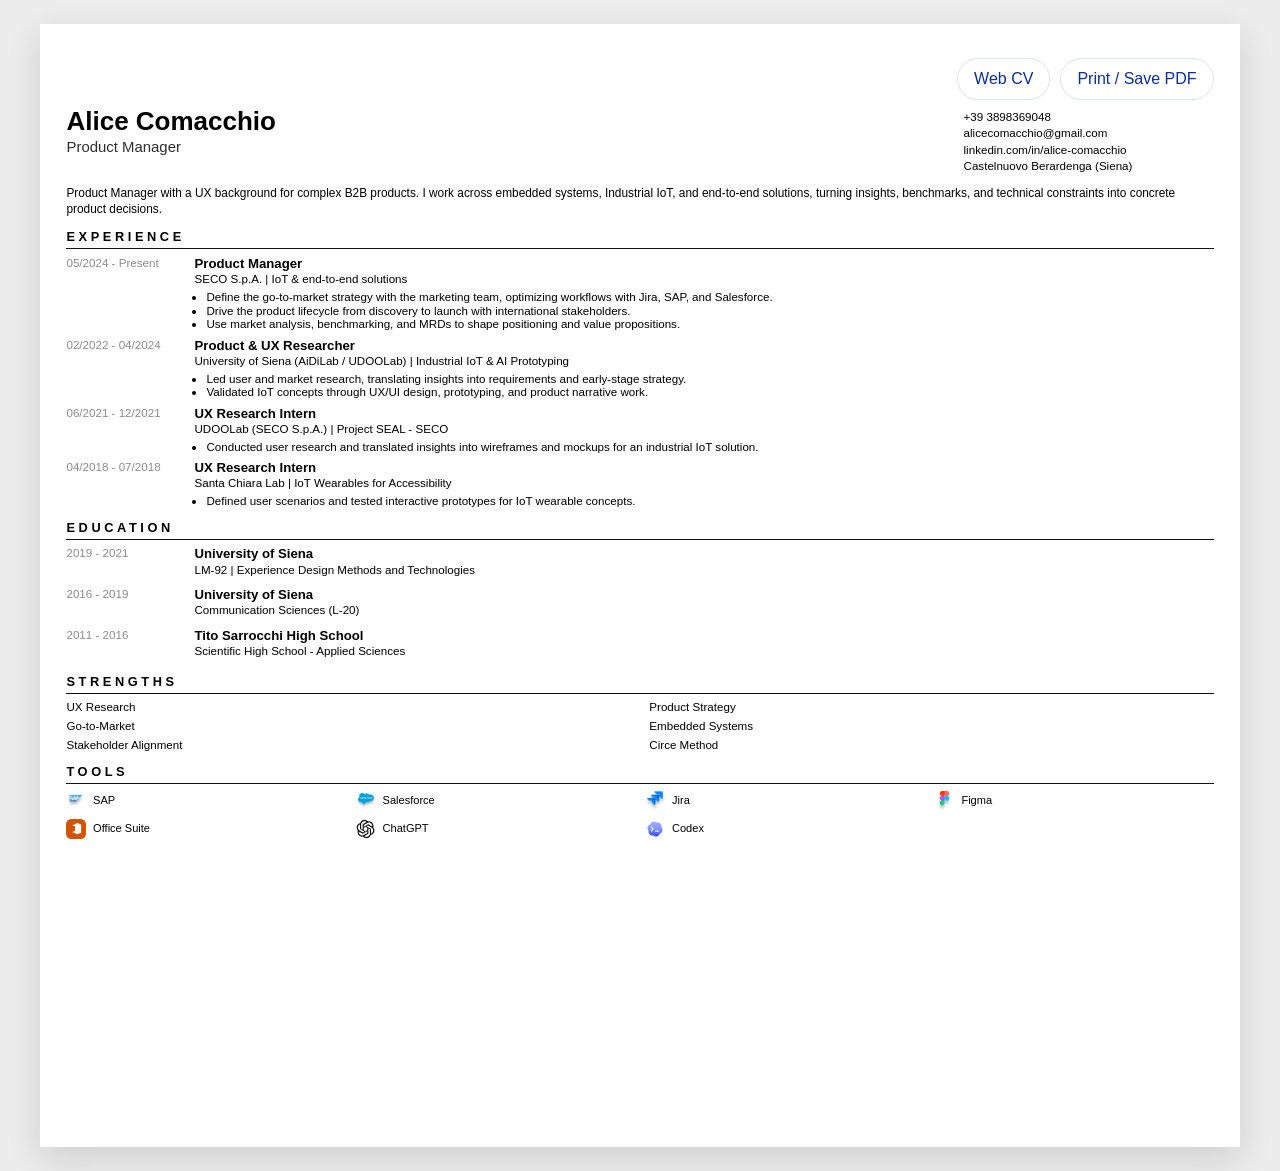
==== print/cv-en.html @ bc448dcb "Prepare portfolio site for publishing" ====
<!DOCTYPE html>
<html lang="en" class="print-preview-page">
  <head>
    <meta charset="UTF-8" />
    <meta name="viewport" content="width=device-width, initial-scale=1.0" />
    <title>Alice Comacchio | CV EN</title>
    <link rel="stylesheet" href="../assets/css/main.css" />
  </head>
  <body class="print-preview-page">
    <div class="page-shell">
      <section class="resume-sheet">
        <div class="resume-actions">
          <a class="preview-button" href="../index.html">Web CV</a>
          <button class="preview-button" type="button" onclick="window.print()">Print / Save PDF</button>
        </div>
        <header class="resume-header">
          <div>
            <h1>Alice Comacchio</h1>
            <p class="resume-role">Product Manager</p>
          </div>
          <div class="resume-contact">
            <p>+39 3898369048</p>
            <p>alicecomacchio@gmail.com</p>
            <p>linkedin.com/in/alice-comacchio</p>
            <p>Castelnuovo Berardenga (Siena)</p>
          </div>
        </header>
        <p class="resume-profile resume-profile-wide">
          Product Manager with a UX background for complex B2B products. I work across embedded
          systems, Industrial IoT, and end-to-end solutions, turning insights, benchmarks, and
          technical constraints into concrete product decisions.
        </p>

        <section class="resume-section">
          <h2>Experience</h2>
          <div class="resume-entry">
            <div class="resume-date">05/2024 - Present</div>
            <div>
              <h3>Product Manager</h3>
              <p class="resume-org">SECO S.p.A. | IoT &amp; end-to-end solutions</p>
              <ul>
                <li>Define the go-to-market strategy with the marketing team, optimizing workflows with Jira, SAP, and Salesforce.</li>
                <li>Drive the product lifecycle from discovery to launch with international stakeholders.</li>
                <li>Use market analysis, benchmarking, and MRDs to shape positioning and value propositions.</li>
              </ul>
            </div>
          </div>
          <div class="resume-entry">
            <div class="resume-date">02/2022 - 04/2024</div>
            <div>
              <h3>Product &amp; UX Researcher</h3>
              <p class="resume-org">University of Siena (AiDiLab / UDOOLab) | Industrial IoT &amp; AI Prototyping</p>
              <ul>
                <li>Led user and market research, translating insights into requirements and early-stage strategy.</li>
                <li>Validated IoT concepts through UX/UI design, prototyping, and product narrative work.</li>
              </ul>
            </div>
          </div>
          <div class="resume-entry">
            <div class="resume-date">06/2021 - 12/2021</div>
            <div>
              <h3>UX Research Intern</h3>
              <p class="resume-org">UDOOLab (SECO S.p.A.) | Project SEAL - SECO</p>
              <ul>
                <li>Conducted user research and translated insights into wireframes and mockups for an industrial IoT solution.</li>
              </ul>
            </div>
          </div>
          <div class="resume-entry">
            <div class="resume-date">04/2018 - 07/2018</div>
            <div>
              <h3>UX Research Intern</h3>
              <p class="resume-org">Santa Chiara Lab | IoT Wearables for Accessibility</p>
              <ul>
                <li>Defined user scenarios and tested interactive prototypes for IoT wearable concepts.</li>
              </ul>
            </div>
          </div>
        </section>

        <section class="resume-section">
          <h2>Education</h2>
          <div class="resume-entry">
            <div class="resume-date">2019 - 2021</div>
            <div>
              <h3>University of Siena</h3>
              <p class="resume-org">LM-92 | Experience Design Methods and Technologies</p>
            </div>
          </div>
          <div class="resume-entry">
            <div class="resume-date">2016 - 2019</div>
            <div>
              <h3>University of Siena</h3>
              <p class="resume-org">Communication Sciences (L-20)</p>
            </div>
          </div>
          <div class="resume-entry">
            <div class="resume-date">2011 - 2016</div>
            <div>
              <h3>Tito Sarrocchi High School</h3>
              <p class="resume-org">Scientific High School - Applied Sciences</p>
            </div>
          </div>
        </section>

        <section class="resume-section">
          <h2>Strengths</h2>
          <div class="resume-inline-grid">
            <p>UX Research</p>
            <p>Product Strategy</p>
            <p>Go-to-Market</p>
            <p>Embedded Systems</p>
            <p>Stakeholder Alignment</p>
            <p>Circe Method</p>
          </div>
        </section>

        <section class="resume-section">
          <h2>Tools</h2>
          <div class="resume-tools-grid">
            <div class="resume-tool">
              <img src="../assets/images/tools/tool-sap.png" alt="" />
              <span>SAP</span>
            </div>
            <div class="resume-tool">
              <img src="../assets/images/tools/tool-salesforce.png" alt="" />
              <span>Salesforce</span>
            </div>
            <div class="resume-tool">
              <img src="../assets/images/tools/tool-jira.png" alt="" />
              <span>Jira</span>
            </div>
            <div class="resume-tool">
              <img src="../assets/images/tools/tool-figma.png" alt="" />
              <span>Figma</span>
            </div>
            <div class="resume-tool">
              <span class="resume-tool-badge office-badge">
                <svg viewBox="0 0 24 24" aria-hidden="true">
                  <path d="M4 6.1 13.1 2 20 4.5v15L13.1 22 4 17.9l5.2-2V8.2L4 6.1Z" />
                  <path d="M9.2 8.2 15.7 6.6v10.8l-6.5-1.5Z" />
                </svg>
              </span>
              <span>Office Suite</span>
            </div>
            <div class="resume-tool">
              <img src="../assets/images/tools/tool-generic-black.png" alt="" />
              <span>ChatGPT</span>
            </div>
            <div class="resume-tool">
              <img src="../assets/images/tools/tool-codex.png" alt="" />
              <span>Codex</span>
            </div>
          </div>
        </section>
      </section>
    </div>
    <script>
      const isEmbedded = new URLSearchParams(window.location.search).get("embed") === "1";
      if (isEmbedded) {
        document.body.classList.add("resume-embed");
      }
    </script>
  </body>
</html>
---- assets/css/main.css ----
:root {
  --bg: #eef3ff;
  --paper: rgba(251, 252, 255, 0.88);
  --panel: rgba(10, 43, 120, 0.08);
  --line: rgba(10, 43, 120, 0.14);
  --text: #0a1f52;
  --muted: #47639f;
  --accent: #0b2f8f;
  --accent-pink: #d93cff;
  --accent-soft: #1b4cff;
  --highlight: #1147e6;
  --shadow: 0 24px 80px rgba(11, 47, 143, 0.16);
}

* {
  box-sizing: border-box;
}

html {
  scroll-behavior: smooth;
}

html[data-theme="dark"] {
  --bg: #06112e;
  --paper: rgba(7, 18, 48, 0.84);
  --panel: rgba(91, 128, 255, 0.08);
  --line: rgba(91, 128, 255, 0.18);
  --text: #f2f5ff;
  --muted: #b4c4f8;
  --accent: #7fa4ff;
  --accent-pink: #e46dff;
  --accent-soft: #1147e6;
  --highlight: #dfe7ff;
  --shadow: 0 24px 80px rgba(0, 0, 0, 0.38);
}

body {
  margin: 0;
  min-height: 100vh;
  font-family: "Avenir Next", Avenir, "Helvetica Neue", Helvetica, Arial, sans-serif;
  color: var(--text);
  background:
    radial-gradient(circle at top left, rgba(17, 71, 230, 0.22), transparent 28%),
    radial-gradient(circle at bottom right, rgba(11, 47, 143, 0.18), transparent 30%),
    linear-gradient(135deg, #edf2ff 0%, #dfe8ff 32%, #f7f9ff 100%);
}

body::before {
  content: "";
  position: fixed;
  inset: 0;
  pointer-events: none;
  background-image:
    linear-gradient(rgba(255, 255, 255, 0.18) 1px, transparent 1px),
    linear-gradient(90deg, rgba(255, 255, 255, 0.18) 1px, transparent 1px);
  background-size: 48px 48px;
  mask-image: linear-gradient(to bottom, rgba(0, 0, 0, 0.45), transparent 75%);
}

.page-shell {
  width: 100%;
}

.hero {
  display: grid;
  grid-template-columns: minmax(0, 1fr) minmax(420px, 620px);
  gap: clamp(28px, 4vw, 56px);
  align-items: center;
  padding: 36px clamp(24px, 4vw, 56px) 18px;
  min-height: 100vh;
  background:
    radial-gradient(circle at 82% 16%, rgba(217, 60, 255, 0.22), transparent 20%),
    linear-gradient(135deg, rgba(7, 31, 95, 0.98), rgba(17, 71, 230, 0.92)),
    linear-gradient(145deg, rgba(255, 255, 255, 0.06), rgba(248, 220, 207, 0.04));
  overflow: hidden;
  position: relative;
}

.hero::before,
.hero::after {
  animation: heroFloat 14s ease-in-out infinite;
}

.hero-topbar {
  display: flex;
  align-items: center;
  justify-content: flex-start;
  gap: 16px;
  margin-top: 22px;
}

.mobile-menu-toggle {
  display: none;
  position: absolute;
  top: 22px;
  right: 22px;
  z-index: 4;
  border: 1px solid rgba(219, 230, 255, 0.24);
  border-radius: 999px;
  background: rgba(255, 255, 255, 0.1);
  color: #f5f8ff;
  backdrop-filter: blur(10px);
  padding: 10px 14px;
  align-items: center;
  gap: 10px;
  cursor: pointer;
}

.mobile-menu-lines {
  display: inline-grid;
  gap: 4px;
}

.mobile-menu-lines span {
  display: block;
  width: 18px;
  height: 2px;
  border-radius: 999px;
  background: currentColor;
  transition: transform 180ms ease, opacity 180ms ease;
}

.mobile-menu-label {
  font-size: 0.82rem;
  font-weight: 700;
  letter-spacing: 0.08em;
  text-transform: uppercase;
}

.mobile-menu-controls {
  display: none;
}

.hero-controls {
  display: flex;
  align-items: center;
  gap: 14px 20px;
  flex-wrap: wrap;
}

.control-group {
  display: inline-flex;
  align-items: center;
}

.hero::after {
  content: "";
  position: absolute;
  width: 320px;
  height: 320px;
  top: -90px;
  left: -110px;
  border-radius: 50%;
  background: rgba(248, 220, 207, 0.18);
  filter: blur(18px);
}

.hero::before {
  content: "";
  position: absolute;
  inset: auto -60px -80px auto;
  width: 260px;
  height: 260px;
  border-radius: 50%;
  background: rgba(86, 128, 255, 0.18);
  filter: blur(10px);
  animation-delay: -6s;
}

.hero-background-motion {
  position: absolute;
  inset: 0;
  overflow: hidden;
  pointer-events: none;
}

.hero-background-motion::before,
.hero-background-motion::after {
  content: "";
  position: absolute;
  border-radius: 50%;
  opacity: 0.88;
  mix-blend-mode: screen;
  filter: blur(10px);
}

.hero-background-motion::before {
  top: -18%;
  right: -10%;
  width: min(64vw, 900px);
  height: min(64vw, 900px);
  background:
    radial-gradient(circle at 28% 28%, rgba(255, 255, 255, 0.24), transparent 20%),
    radial-gradient(circle at 50% 48%, rgba(112, 167, 255, 0.38), transparent 34%),
    radial-gradient(circle at 72% 42%, rgba(217, 60, 255, 0.34), transparent 30%);
  animation: heroOrbit 16s ease-in-out infinite;
}

.hero-background-motion::after {
  left: -12%;
  bottom: -20%;
  width: min(48vw, 640px);
  height: min(48vw, 640px);
  background:
    radial-gradient(circle at 52% 52%, rgba(103, 226, 255, 0.34), transparent 34%),
    radial-gradient(circle at 30% 30%, rgba(255, 255, 255, 0.18), transparent 22%),
    radial-gradient(circle at 74% 64%, rgba(217, 60, 255, 0.3), transparent 26%);
  animation: heroOrbitReverse 14s ease-in-out infinite;
}

.hero-copy::after {
  content: "";
  position: absolute;
  inset: 18% auto auto -8%;
  width: 320px;
  height: 320px;
  border-radius: 50%;
  background: radial-gradient(circle, rgba(255, 255, 255, 0.16), transparent 62%);
  filter: blur(14px);
  opacity: 0.8;
  animation: heroPulse 10s ease-in-out infinite;
  pointer-events: none;
}

.eyebrow {
  letter-spacing: 0.18em;
  text-transform: uppercase;
  color: var(--accent);
  font-size: 0.76rem;
  font-weight: 700;
}

h1,
h2,
h3 {
  margin: 0;
  font-family: "Avenir Next", Avenir, "Helvetica Neue", Helvetica, Arial, sans-serif;
  font-weight: 600;
}

h1 {
  font-size: clamp(3.1rem, 6vw, 5.6rem);
  line-height: 0.92;
  max-width: 9ch;
}

.hero-title {
  margin: 22px 0 0;
  max-width: 24ch;
  font-size: clamp(1.28rem, 2vw, 1.75rem);
  font-weight: 400;
  color: #dfe7ff;
  line-height: 1.3;
}

.hero-title strong {
  font-weight: 700;
  color: #ffffff;
}

.hero-title-rest {
  color: rgba(245, 248, 255, 0.88);
}

.hero-summary,
.info-block p,
.timeline-item p,
.content-section > p {
  margin: 0;
  color: var(--muted);
  line-height: 1.7;
}

.hero-summary {
  margin-top: 22px;
  max-width: 64ch;
  color: rgba(245, 248, 255, 0.9);
  font-size: clamp(1rem, 1.25vw, 1.08rem);
  line-height: 1.72;
}

.hero-copy {
  position: relative;
  z-index: 1;
  display: flex;
  flex-direction: column;
  justify-content: center;
  max-width: 760px;
}

.hero .eyebrow,
.hero h1,
.hero .hero-summary {
  color: #f5f8ff;
}

.hero .eyebrow {
  opacity: 0.78;
}

.theme-switch {
  display: inline-flex;
  width: fit-content;
  padding: 6px;
  border-radius: 999px;
  background: rgba(255, 255, 255, 0.1);
  border: 1px solid rgba(219, 230, 255, 0.24);
  backdrop-filter: blur(10px);
}

.hero .hero-language {
  background: rgba(255, 255, 255, 0.1);
  border: 1px solid rgba(219, 230, 255, 0.24);
  backdrop-filter: blur(10px);
}

.hero-language .lang-button {
  color: rgba(245, 248, 255, 0.82);
}

.hero-language .lang-button.active {
  background: rgba(255, 255, 255, 0.9);
  color: #012278;
}

.theme-button {
  border: 0;
  border-radius: 999px;
  padding: 10px 16px;
  background: transparent;
  color: rgba(245, 248, 255, 0.82);
  font-weight: 700;
  cursor: pointer;
  transition:
    background-color 180ms ease,
    color 180ms ease,
    transform 180ms ease;
}

.theme-button.active {
  background: rgba(255, 255, 255, 0.9);
  color: #012278;
}

.theme-button:hover {
  transform: translateY(-1px);
}

.print-link {
  display: inline-flex;
  align-items: center;
  justify-content: center;
  text-decoration: none;
  border-radius: 999px;
  padding: 12px 18px;
  background: rgba(255, 255, 255, 0.9);
  color: #012278;
  font-weight: 700;
  cursor: pointer;
  transition:
    transform 180ms ease,
    background-color 180ms ease;
}

.print-link:hover {
  transform: translateY(-1px);
}

.hero-pills-band {
  width: 100%;
  padding: 0 clamp(24px, 4vw, 56px) 24px;
  margin-top: 18px;
}

.hero-skills-marquee {
  width: 100%;
  overflow: hidden;
  mask-image: linear-gradient(to right, transparent, #000 6%, #000 94%, transparent);
}

.hero-skills-track {
  display: flex;
  width: max-content;
  animation: pills-scroll 36s linear infinite;
}

.hero-skills-marquee:hover .hero-skills-track {
  animation-play-state: paused;
}

.hero-skills-set {
  display: flex;
  flex-wrap: nowrap;
  gap: 10px;
  padding-right: 10px;
}

.hero-skills-set span {
  white-space: nowrap;
  padding: 10px 14px;
  border-radius: 999px;
  background: rgba(255, 255, 255, 0.92);
  border: 1px solid rgba(1, 34, 120, 0.12);
  color: #012278;
  font-size: 0.88rem;
  font-weight: 700;
  box-shadow: none;
}

@keyframes pills-scroll {
  from {
    transform: translateX(0);
  }

  to {
    transform: translateX(calc(-50% - 5px));
  }
}

.hero-visual {
  display: grid;
  place-items: center;
  min-height: 580px;
  overflow: visible;
  z-index: 1;
}

.hexagon-frame {
  width: min(100%, 560px);
  display: grid;
  place-items: center;
  filter: drop-shadow(0 22px 45px rgba(15, 28, 77, 0.18));
  overflow: visible;
}

.hero-portrait {
  width: 100%;
  height: auto;
  display: block;
}

.content-grid {
  display: grid;
  grid-template-columns: 220px minmax(0, 1fr);
  gap: 24px;
  width: min(1180px, calc(100% - 32px));
  margin: 32px auto 40px;
}

.sidebar,
.main-column {
  display: grid;
  gap: 20px;
}

.sidebar {
  align-content: start;
  position: sticky;
  top: 24px;
  height: fit-content;
}

.section-menu,
.content-section {
  padding: 22px;
  border: 1px solid var(--line);
  border-radius: 24px;
  background: rgba(255, 255, 255, 0.82);
}

.section-menu {
  display: grid;
  gap: 10px;
}

.section-menu a {
  color: var(--text);
  text-decoration: none;
  font-weight: 600;
  padding: 10px 12px;
  border-radius: 14px;
  transition: background-color 180ms ease, color 180ms ease, transform 180ms ease;
}

.section-menu a:hover {
  background: rgba(17, 71, 230, 0.08);
  color: var(--highlight);
  transform: translateX(2px);
}

.language-switch {
  display: inline-flex;
  width: fit-content;
  padding: 6px;
  border-radius: 999px;
  background: rgba(1, 34, 120, 0.06);
  border: 1px solid rgba(1, 34, 120, 0.1);
}

.lang-button {
  border: 0;
  border-radius: 999px;
  padding: 10px 16px;
  background: transparent;
  color: var(--muted);
  font-weight: 700;
  cursor: pointer;
  transition:
    background-color 180ms ease,
    color 180ms ease,
    transform 180ms ease;
}

.lang-button.active {
  background: var(--accent);
  color: #f7faff;
}

.lang-button:hover {
  transform: translateY(-1px);
}

.info-block h2,
.content-section h2 {
  margin-bottom: 14px;
  font-size: 1.25rem;
}

.contact-list {
  margin: 0;
  padding: 0;
  list-style: none;
  display: grid;
  gap: 14px;
}

.contact-list span,
.item-meta {
  display: block;
  margin-bottom: 4px;
  font-size: 0.78rem;
  letter-spacing: 0.12em;
  text-transform: uppercase;
  color: var(--accent);
  font-weight: 700;
}

.contact-link {
  color: var(--text);
  font-weight: 700;
  text-decoration: none;
  word-break: break-word;
  transition: color 180ms ease, opacity 180ms ease;
}

.contact-link:hover {
  color: var(--highlight);
}

.section-heading {
  display: flex;
  align-items: center;
  margin-bottom: 18px;
}

.section-heading h2 {
  margin-bottom: 0;
}

.timeline-item + .timeline-item {
  margin-top: 22px;
  padding-top: 22px;
  border-top: 1px solid var(--line);
}

.timeline-item h3 {
  margin: 0 0 8px;
  font-size: 1.2rem;
}

.item-subtitle {
  margin: 0 0 14px;
  color: var(--highlight);
  font-weight: 700;
}

.inline-link {
  color: #7a4bb6;
  text-decoration: none;
  border-bottom: 1px solid rgba(122, 75, 182, 0.28);
  transition: color 180ms ease, border-color 180ms ease, opacity 180ms ease;
}

.inline-link:hover {
  color: var(--accent-pink);
  border-color: rgba(217, 60, 255, 0.38);
}

.bullet-list {
  margin: 0;
  padding-left: 18px;
  color: var(--muted);
  display: grid;
  gap: 10px;
  line-height: 1.65;
}

.skill-cloud {
  display: flex;
  flex-wrap: wrap;
  gap: 12px;
}

.skill-cloud span {
  padding: 10px 14px;
  border-radius: 999px;
  background: rgba(17, 71, 230, 0.08);
  border: 1px solid rgba(17, 71, 230, 0.14);
  color: var(--text);
  font-weight: 600;
}

.skill-cloud-compact span {
  padding: 8px 12px;
  font-size: 0.92rem;
}

.tools-grid {
  display: grid;
  grid-template-columns: repeat(2, minmax(0, 1fr));
  gap: 12px;
}

.tool-item {
  display: flex;
  align-items: center;
  gap: 10px;
  padding: 11px 12px;
  border-radius: 18px;
  background: rgba(17, 71, 230, 0.06);
  border: 1px solid rgba(17, 71, 230, 0.1);
  color: var(--text);
  font-weight: 600;
}

.tool-icon {
  width: 32px;
  height: 32px;
  border-radius: 10px;
  display: inline-grid;
  place-items: center;
  background: linear-gradient(135deg, rgba(11, 47, 143, 0.12), rgba(27, 76, 255, 0.18));
  color: var(--accent);
  flex: 0 0 32px;
}

.tool-icon img {
  width: 100%;
  height: 100%;
  object-fit: contain;
  display: block;
}

.tool-icon svg {
  width: 18px;
  height: 18px;
  fill: none;
  stroke: currentColor;
  stroke-width: 1.8;
  stroke-linecap: round;
  stroke-linejoin: round;
}

.tool-icon-figma svg rect,
.tool-icon-figma svg circle,
.tool-icon-jira svg path,
.tool-icon-chatgpt svg path,
.tool-icon-office svg path {
  fill: currentColor;
  stroke: none;
}

.tool-icon-jira {
  color: #1d7afc;
}

.tool-icon-office {
  color: #d35400;
}

.tool-icon-html {
  color: #e44d26;
}

.tool-icon-css {
  color: #2965f1;
}

.design-thinking-section {
  overflow: hidden;
}

.design-thinking-header {
  display: grid;
  gap: 18px;
}

.design-thinking-layout {
  display: grid;
  grid-template-columns: minmax(260px, 340px) minmax(0, 1fr);
  gap: 24px;
  align-items: start;
}

.design-thinking-intro {
  max-width: none;
}

.dt-figure {
  margin: 0;
  padding: 18px;
  border-radius: 28px;
  background: rgba(255, 255, 255, 0.92);
  border: 1px solid rgba(1, 34, 120, 0.08);
}

.dt-figure img {
  width: 100%;
  height: auto;
  display: block;
}

.dt-figure-light {
  max-width: 760px;
  justify-self: end;
  background: rgba(255, 255, 255, 0.92);
}

@keyframes heroFloat {
  0%,
  100% {
    transform: translate3d(0, 0, 0) scale(1);
  }

  50% {
    transform: translate3d(12px, -10px, 0) scale(1.06);
  }
}

@keyframes heroPulse {
  0%,
  100% {
    transform: scale(1);
    opacity: 0.55;
  }

  50% {
    transform: scale(1.08);
    opacity: 0.9;
  }
}

@keyframes heroOrbit {
  0% {
    transform: translate3d(0, 0, 0) rotate(0deg) scale(1);
  }

  50% {
    transform: translate3d(-42px, 34px, 0) rotate(180deg) scale(1.16);
  }

  100% {
    transform: translate3d(0, 0, 0) rotate(360deg) scale(1);
  }
}

@keyframes heroOrbitReverse {
  0% {
    transform: translate3d(0, 0, 0) rotate(0deg) scale(1);
  }

  50% {
    transform: translate3d(38px, -30px, 0) rotate(-180deg) scale(1.18);
  }

  100% {
    transform: translate3d(0, 0, 0) rotate(-360deg) scale(1);
  }
}

body.print-preview-page {
  background: #ececec;
}

body.print-preview-page::before {
  display: none;
}

body.dt-demo-page {
  background:
    radial-gradient(circle at top left, rgba(17, 71, 230, 0.16), transparent 26%),
    linear-gradient(135deg, #edf2ff 0%, #e8efff 34%, #f8faff 100%);
}

body.dt-demo-page::before {
  display: none;
}

.dt-demo-shell {
  min-height: 100vh;
  padding: 28px;
  display: grid;
  place-items: center;
}

.dt-cycle-card {
  width: min(1380px, 100%);
  display: grid;
  gap: 24px;
  padding: 28px;
  border-radius: 32px;
  background: rgba(255, 255, 255, 0.9);
  border: 1px solid rgba(1, 34, 120, 0.08);
  box-shadow: 0 18px 60px rgba(11, 47, 143, 0.08);
}

.dt-cycle-header {
  display: grid;
  gap: 10px;
  max-width: 62ch;
}

.dt-cycle-header h1 {
  font-size: clamp(2.4rem, 4vw, 4rem);
  line-height: 0.95;
  max-width: none;
  text-transform: uppercase;
}

.dt-cycle-header em {
  font-style: italic;
}

.dt-cycle-header p {
  margin: 0;
  color: var(--muted);
  line-height: 1.6;
}

.dt-process-kicker {
  text-transform: uppercase;
  letter-spacing: 0.16em;
  color: var(--accent);
  font-weight: 700;
  font-size: 0.78rem;
}

.dt-cycle-graphic {
  position: relative;
  width: min(100%, 1080px);
  aspect-ratio: 1;
  margin: 0 auto;
}

.dt-cycle-center {
  position: absolute;
  inset: 50%;
  transform: translate(-50%, -50%);
  width: 28%;
  aspect-ratio: 1;
  border-radius: 50%;
  display: grid;
  place-items: center;
  text-align: center;
  background: rgba(255, 255, 255, 0.98);
  box-shadow: 0 10px 30px rgba(11, 47, 143, 0.08);
  z-index: 3;
}

.dt-cycle-center span {
  display: block;
  font-size: clamp(1.6rem, 2.2vw, 2.5rem);
  line-height: 0.98;
  font-weight: 700;
  letter-spacing: 0.06em;
  text-transform: uppercase;
}

.dt-cycle-center small {
  display: block;
  margin-top: 8px;
  font-size: 0.95rem;
  letter-spacing: 0.08em;
  text-transform: uppercase;
  color: var(--muted);
}

.dt-cycle-ring {
  position: absolute;
  inset: 8%;
  border-radius: 50%;
  border: 28px solid transparent;
  z-index: 1;
}

.dt-cycle-ring::after {
  content: "";
  position: absolute;
  width: 0;
  height: 0;
  border-style: solid;
}

.ring-empathize {
  border-top-color: #4f90cf;
  border-right-color: #4f90cf;
  transform: rotate(4deg);
}

.ring-empathize::after {
  top: 14%;
  right: 4%;
  border-width: 14px 0 14px 22px;
  border-color: transparent transparent transparent #4f90cf;
  transform: rotate(32deg);
}

.ring-define {
  border-right-color: #2e6cab;
  transform: rotate(62deg);
}

.ring-define::after {
  right: 11%;
  bottom: 14%;
  border-width: 14px 0 14px 22px;
  border-color: transparent transparent transparent #2e6cab;
  transform: rotate(92deg);
}

.ring-ideate {
  border-bottom-color: #ff7b4b;
  transform: rotate(122deg);
}

.ring-ideate::after {
  bottom: 5%;
  left: 46%;
  border-width: 14px 0 14px 22px;
  border-color: transparent transparent transparent #ff7b4b;
  transform: rotate(150deg);
}

.ring-prototype {
  border-bottom-color: #ffca2d;
  border-left-color: #ffca2d;
  transform: rotate(184deg);
}

.ring-prototype::after {
  bottom: 15%;
  left: 8%;
  border-width: 14px 0 14px 22px;
  border-color: transparent transparent transparent #ffca2d;
  transform: rotate(208deg);
}

.ring-test {
  border-left-color: #c9a72b;
  transform: rotate(244deg);
}

.ring-test::after {
  left: 4%;
  top: 40%;
  border-width: 14px 0 14px 22px;
  border-color: transparent transparent transparent #c9a72b;
  transform: rotate(272deg);
}

.ring-implement {
  border-top-color: #9f2d76;
  border-left-color: #9f2d76;
  transform: rotate(304deg);
}

.ring-implement::after {
  top: 10%;
  left: 20%;
  border-width: 14px 0 14px 22px;
  border-color: transparent transparent transparent #9f2d76;
  transform: rotate(332deg);
}

.dt-phase {
  position: absolute;
  width: 24%;
  display: grid;
  gap: 8px;
  z-index: 2;
}

.dt-phase h2 {
  margin: 0;
  font-size: 1rem;
  text-transform: uppercase;
  letter-spacing: 0.08em;
}

.dt-phase p {
  margin: 0;
  font-size: 0.9rem;
  line-height: 1.45;
  color: var(--muted);
}

.dt-phase-icon {
  font-size: 2rem;
  font-weight: 700;
  line-height: 1;
}

.phase-empathize {
  top: 20%;
  right: 18%;
  color: #4f90cf;
}

.phase-define {
  top: 40%;
  right: 8%;
  color: #2e6cab;
}

.phase-ideate {
  bottom: 18%;
  right: 21%;
  color: #ff7b4b;
}

.phase-prototype {
  bottom: 18%;
  left: 21%;
  color: #ffca2d;
}

.phase-test {
  top: 40%;
  left: 8%;
  color: #c9a72b;
}

.phase-implement {
  top: 20%;
  left: 18%;
  color: #9f2d76;
}

.dt-cycle-band {
  position: absolute;
  padding: 8px 14px;
  border-radius: 999px;
  background: rgba(17, 71, 230, 0.06);
  color: var(--text);
  text-transform: uppercase;
  letter-spacing: 0.12em;
  font-size: 0.72rem;
  font-weight: 700;
  z-index: 0;
}

.band-understand {
  top: 10%;
  right: 4%;
  transform: rotate(62deg);
}

.band-explore {
  bottom: 4%;
  left: 50%;
  transform: translateX(-50%);
}

.band-materialize {
  top: 10%;
  left: 4%;
  transform: rotate(-62deg);
}

body.resume-embed .page-shell {
  width: 100%;
  margin: 0;
}

body.resume-embed .resume-actions {
  display: none;
}

body.resume-embed .resume-sheet {
  min-height: auto;
  box-shadow: none;
}

body.print-preview-page .page-shell {
  width: min(1200px, calc(100% - 32px));
  margin: 24px auto;
  padding: 0;
}

.preview-shell {
  display: grid;
  gap: 20px;
}

.preview-toolbar {
  display: flex;
  align-items: center;
  justify-content: space-between;
  gap: 16px;
  padding: 20px 24px;
  border: 1px solid rgba(1, 34, 120, 0.1);
  border-radius: 24px;
  background: rgba(255, 255, 255, 0.9);
}

.preview-toolbar h1 {
  font-size: clamp(1.8rem, 3vw, 2.4rem);
  line-height: 1;
  max-width: none;
}

.preview-toolbar p {
  margin: 8px 0 0;
  color: var(--muted);
}

.preview-actions {
  display: flex;
  gap: 10px;
  flex-wrap: wrap;
}

.preview-button {
  display: inline-flex;
  align-items: center;
  justify-content: center;
  padding: 11px 16px;
  border-radius: 999px;
  border: 1px solid rgba(1, 34, 120, 0.12);
  background: #fff;
  color: var(--accent);
  font-weight: 700;
  text-decoration: none;
  font: inherit;
  cursor: pointer;
}

.preview-grid {
  display: grid;
  grid-template-columns: repeat(2, minmax(0, 1fr));
  gap: 20px;
}

.preview-card {
  display: grid;
  gap: 18px;
  padding: 22px;
  border: 1px solid rgba(1, 34, 120, 0.1);
  border-radius: 24px;
  background: rgba(255, 255, 255, 0.92);
}

.preview-card h2 {
  font-size: 1rem;
  letter-spacing: 0.18em;
  text-transform: uppercase;
}

.preview-frame {
  width: 100%;
  aspect-ratio: 1 / 1.414;
  border: 1px solid rgba(1, 34, 120, 0.08);
  border-radius: 18px;
  background: #fff;
}

.resume-actions {
  display: flex;
  justify-content: flex-end;
  gap: 10px;
  margin-bottom: 10px;
}

.resume-sheet {
  min-height: 297mm;
  padding: 9mm 7mm;
  background: #fff;
  color: #000;
  box-shadow: 0 12px 32px rgba(0, 0, 0, 0.12);
}

.resume-header {
  display: grid;
  grid-template-columns: minmax(0, 1fr) 250px;
  gap: 14px;
  align-items: start;
  margin-bottom: 8pt;
}

.resume-header h1,
.resume-section h2,
.resume-entry h3 {
  margin: 0;
  color: #000;
  font-weight: 700;
}

.resume-header h1 {
  font-size: 19.5pt;
  margin-bottom: 3pt;
  max-width: none;
  white-space: nowrap;
}

.resume-role {
  margin: 0;
  color: #2d2d2d;
  font-size: 11.2pt;
}

.resume-profile {
  margin: 0 0 4pt;
  color: #000;
  font-size: 8.9pt;
  line-height: 1.32;
}

.resume-profile-wide {
  max-width: none;
}

.resume-contact p {
  margin: 0 0 2pt;
  color: #000;
  font-size: 8.8pt;
  line-height: 1.18;
}

.resume-section {
  margin-top: 9pt;
}

.resume-section h2 {
  margin-bottom: 5pt;
  padding-bottom: 3pt;
  border-bottom: 1px solid #111;
  font-size: 9.6pt;
  text-transform: uppercase;
  letter-spacing: 0.28em;
}

.resume-entry {
  display: grid;
  grid-template-columns: 116px minmax(0, 1fr);
  gap: 12px;
  margin-top: 5pt;
  break-inside: avoid;
}

.resume-date {
  color: #8c8c8c;
  font-size: 8.7pt;
  line-height: 1.18;
}

.resume-entry h3 {
  font-size: 9.9pt;
  margin-bottom: 1pt;
}

.resume-org {
  margin: 0 0 3pt;
  color: #8c8c8c;
  font-size: 8.8pt;
  line-height: 1.18;
}

.resume-entry ul {
  margin: 0;
  padding-left: 12px;
}

.resume-entry li,
.resume-entry p,
.resume-block p,
.resume-contact p,
.resume-inline-grid p {
  color: #000;
  font-size: 8.7pt;
  line-height: 1.18;
}

.resume-inline-grid {
  display: grid;
  grid-template-columns: repeat(2, minmax(0, 1fr));
  gap: 4pt 14pt;
}

.resume-inline-grid p,
.resume-block p {
  margin: 0;
}

.resume-tools-grid {
  display: grid;
  grid-template-columns: repeat(4, minmax(0, 1fr));
  gap: 6pt 8pt;
}

.resume-tool {
  display: flex;
  align-items: center;
  gap: 5pt;
  min-width: 0;
}

.resume-tool img,
.resume-tool-badge {
  width: 15pt;
  height: 15pt;
  flex: 0 0 15pt;
}

.resume-tool img {
  object-fit: contain;
}

.resume-tool img[src*="tool-jira"] {
  transform: scale(1.08);
}

.resume-tool-badge {
  display: inline-flex;
  align-items: center;
  justify-content: center;
  border-radius: 4pt;
  background: #d35400;
  color: #fff;
  font-size: 6.8pt;
  font-weight: 700;
}

.resume-tool-badge.office-badge {
  background: #d35400;
}

.resume-tool-badge.office-badge svg {
  width: 10pt;
  height: 10pt;
  fill: currentColor;
  stroke: none;
}

.resume-tool span:last-child {
  font-size: 8.3pt;
  line-height: 1.1;
}

@page {
  size: A4;
  margin: 6mm;
}

@media print {
  body {
    background: #fff;
  }

  body::before,
  .hero,
  main {
    display: none !important;
  }

  .page-shell {
    width: 100%;
    margin: 0;
    padding: 0;
    border: 0;
    border-radius: 0;
    background: transparent;
    box-shadow: none;
    backdrop-filter: none;
  }

  .resume-sheet {
    min-height: auto;
    box-shadow: none;
  }
}

html[data-theme="dark"] body {
    background:
      radial-gradient(circle at top left, rgba(17, 71, 230, 0.34), transparent 28%),
      radial-gradient(circle at bottom right, rgba(127, 164, 255, 0.12), transparent 24%),
      linear-gradient(135deg, #040d25 0%, #07183f 42%, #0c2a73 100%);
}

html[data-theme="dark"] body::before {
    background-image:
      linear-gradient(rgba(219, 230, 255, 0.06) 1px, transparent 1px),
      linear-gradient(90deg, rgba(219, 230, 255, 0.06) 1px, transparent 1px);
}

html[data-theme="dark"] .hero {
    background:
      radial-gradient(circle at 82% 16%, rgba(228, 109, 255, 0.18), transparent 20%),
      linear-gradient(135deg, rgba(4, 13, 37, 0.98), rgba(12, 42, 115, 0.82)),
      linear-gradient(145deg, rgba(255, 255, 255, 0.02), rgba(248, 220, 207, 0.02));
}

html[data-theme="dark"] .hero::after {
    background: rgba(154, 176, 243, 0.18);
}

html[data-theme="dark"] .hero-background-motion::before {
    background:
      radial-gradient(circle at 28% 28%, rgba(255, 255, 255, 0.14), transparent 20%),
      radial-gradient(circle at 50% 48%, rgba(127, 164, 255, 0.28), transparent 34%),
      radial-gradient(circle at 72% 42%, rgba(228, 109, 255, 0.24), transparent 30%);
}

html[data-theme="dark"] .hero-background-motion::after {
    background:
      radial-gradient(circle at 52% 52%, rgba(92, 210, 255, 0.24), transparent 34%),
      radial-gradient(circle at 30% 30%, rgba(255, 255, 255, 0.1), transparent 22%),
      radial-gradient(circle at 74% 64%, rgba(228, 109, 255, 0.2), transparent 26%);
}

html[data-theme="dark"] .theme-switch {
    background: rgba(154, 176, 243, 0.1);
    border-color: rgba(154, 176, 243, 0.18);
}

html[data-theme="dark"] .mobile-menu-toggle {
    background: rgba(154, 176, 243, 0.1);
    border-color: rgba(154, 176, 243, 0.18);
    color: #f2f5ff;
}

html[data-theme="dark"] .hero .hero-language {
    background: rgba(154, 176, 243, 0.1);
    border-color: rgba(154, 176, 243, 0.18);
}

html[data-theme="dark"] .theme-button {
    color: rgba(238, 243, 255, 0.82);
}

html[data-theme="dark"] .theme-button.active {
    background: #dbe6ff;
    color: #07133a;
}

html[data-theme="dark"] .print-link {
    background: #dbe6ff;
    color: #07133a;
}

html[data-theme="dark"] .section-menu,
html[data-theme="dark"] .content-section {
    background: rgba(9, 23, 67, 0.76);
}

html[data-theme="dark"] .hero-portrait {
    filter: drop-shadow(0 18px 24px rgba(0, 0, 0, 0.24));
}

html[data-theme="dark"] .hero-summary {
    color: #eef3ff;
}

html[data-theme="dark"] .language-switch {
    background: rgba(154, 176, 243, 0.08);
    border-color: rgba(154, 176, 243, 0.12);
}

html[data-theme="dark"] .lang-button.active {
    background: #dbe6ff;
    color: #07133a;
}

html[data-theme="dark"] .hero-language .lang-button {
    color: rgba(238, 243, 255, 0.82);
}

html[data-theme="dark"] .hero-language .lang-button.active {
    background: #dbe6ff;
    color: #07133a;
}

html[data-theme="dark"] .contact-link {
    color: var(--text);
}

html[data-theme="dark"] .contact-link:hover {
    color: #dbe6ff;
}

html[data-theme="dark"] .inline-link {
    color: #d8b8ff;
    border-color: rgba(216, 184, 255, 0.28);
}

html[data-theme="dark"] .inline-link:hover {
    color: #f1a4ff;
    border-color: rgba(241, 164, 255, 0.4);
}

html[data-theme="dark"] .tool-item {
    background: rgba(127, 164, 255, 0.08);
    border-color: rgba(127, 164, 255, 0.14);
}

html[data-theme="dark"] .tool-icon {
    background: linear-gradient(135deg, rgba(219, 230, 255, 0.14), rgba(127, 164, 255, 0.22));
}

html[data-theme="dark"] body.dt-demo-page {
    background:
      radial-gradient(circle at top left, rgba(17, 71, 230, 0.22), transparent 28%),
      linear-gradient(135deg, #05122f 0%, #081a47 36%, #0d2d7d 100%);
}

html[data-theme="dark"] .dt-cycle-card {
    background: rgba(9, 23, 67, 0.88);
    border-color: rgba(219, 230, 255, 0.08);
}

html[data-theme="dark"] .dt-cycle-header p,
html[data-theme="dark"] .dt-phase p,
html[data-theme="dark"] .dt-cycle-center small {
    color: #b4c4f8;
}

html[data-theme="dark"] .dt-cycle-header h1,
html[data-theme="dark"] .dt-phase h2,
html[data-theme="dark"] .dt-cycle-center span,
html[data-theme="dark"] .dt-cycle-band {
    color: #f2f5ff;
}

html[data-theme="dark"] .dt-cycle-band {
    background: rgba(219, 230, 255, 0.08);
}

html[data-theme="dark"] .dt-cycle-center {
    background: rgba(9, 23, 67, 0.96);
}

html[data-theme="dark"] .dt-figure {
    background: rgba(9, 23, 67, 0.82);
    border-color: rgba(219, 230, 255, 0.08);
}

html[data-theme="dark"] .dt-figure-light {
    background: rgba(9, 23, 67, 0.82);
}

html[data-theme="dark"] .hero-skills-set span {
    background: rgba(219, 230, 255, 0.96);
    border-color: rgba(219, 230, 255, 0.18);
    color: #07133a;
    box-shadow: none;
}

@media (max-width: 920px) {
  .hero,
  .content-grid {
    grid-template-columns: 1fr;
  }

  .hero {
    padding: 24px;
    min-height: 88svh;
    justify-items: center;
  }

  .hero-visual {
    position: relative;
    order: -1;
    min-height: 0;
    height: auto;
    margin: 8px auto -116px;
    align-items: start;
    justify-items: center;
    pointer-events: none;
    z-index: 1;
    opacity: 0.9;
    width: 100%;
  }

  .hero-copy {
    z-index: 2;
    padding-top: 0;
    width: 100%;
    max-width: 680px;
    padding-right: 18px;
  }

  .hero-portrait {
    width: min(88vw, 500px);
    transform: translateY(0);
    mask-image: linear-gradient(to bottom, rgba(0, 0, 0, 0.98) 0%, rgba(0, 0, 0, 0.96) 48%, rgba(0, 0, 0, 0.42) 74%, rgba(0, 0, 0, 0) 100%);
    -webkit-mask-image: linear-gradient(to bottom, rgba(0, 0, 0, 0.98) 0%, rgba(0, 0, 0, 0.96) 48%, rgba(0, 0, 0, 0.42) 74%, rgba(0, 0, 0, 0) 100%);
  }

  .mobile-menu-toggle {
    display: inline-flex;
    position: fixed;
    z-index: 12;
  }

  .sidebar {
    position: fixed;
    inset: 0;
    z-index: 10;
    display: grid;
    align-items: start;
    padding: 84px 18px 18px;
    background: rgba(4, 13, 37, 0.62);
    backdrop-filter: blur(14px);
    opacity: 0;
    pointer-events: none;
    transition: opacity 180ms ease;
    overflow-y: auto;
    -webkit-overflow-scrolling: touch;
  }

  .section-menu {
    transform: translateY(-16px);
    transition: transform 180ms ease;
    padding-top: 16px;
    background: rgba(248, 250, 255, 0.96);
    box-shadow: 0 20px 56px rgba(5, 20, 58, 0.18);
    max-height: calc(100svh - 110px);
    overflow-y: auto;
    overscroll-behavior: contain;
  }

  .mobile-menu-controls {
    display: grid;
    gap: 14px;
    margin-bottom: 8px;
    padding-bottom: 16px;
    border-bottom: 1px solid var(--line);
  }

  .mobile-menu-control-group {
    display: grid;
    gap: 8px;
  }

  .mobile-menu-control-label {
    font-size: 0.76rem;
    letter-spacing: 0.12em;
    text-transform: uppercase;
    color: var(--muted);
    font-weight: 700;
  }

  .section-menu a {
    color: #10255f;
    background: rgba(11, 47, 143, 0.04);
    padding: 12px 14px;
    font-size: 0.98rem;
  }

  .section-menu a:hover {
    background: rgba(11, 47, 143, 0.1);
    color: #0b2f8f;
    transform: none;
  }

  .mobile-menu-controls .print-link,
  .mobile-menu-controls .theme-switch,
  .mobile-menu-controls .language-switch {
    width: 100%;
  }

  .mobile-menu-controls .theme-switch,
  .mobile-menu-controls .language-switch {
    justify-content: flex-start;
    padding: 6px;
    border-radius: 999px;
    background: rgba(1, 34, 120, 0.06);
    border: 1px solid rgba(1, 34, 120, 0.1);
    backdrop-filter: none;
  }

  .mobile-menu-controls .theme-button,
  .mobile-menu-controls .lang-button {
    flex: 1 1 0;
    border-radius: 999px;
    padding: 10px 16px;
    background: transparent;
    color: var(--muted);
    font-weight: 700;
  }

  .mobile-menu-controls .theme-button.active,
  .mobile-menu-controls .lang-button.active {
    background: var(--accent);
    color: #f7faff;
  }

  html[data-menu-open="true"] .sidebar {
    opacity: 1;
    pointer-events: auto;
  }

  html[data-menu-open="true"] .section-menu {
    transform: translateY(0);
  }

  html[data-menu-open="true"] .mobile-menu-lines span:nth-child(1) {
    transform: translateY(6px) rotate(45deg);
  }

  html[data-menu-open="true"] .mobile-menu-lines span:nth-child(2) {
    opacity: 0;
  }

  html[data-menu-open="true"] .mobile-menu-lines span:nth-child(3) {
    transform: translateY(-6px) rotate(-45deg);
  }

  .hero-pills-band {
    padding: 0 24px 16px;
  }

  .preview-grid {
    grid-template-columns: 1fr;
  }

  .design-thinking-layout {
    grid-template-columns: 1fr;
  }

  .dt-figure {
    padding: 14px;
  }

  .dt-demo-shell {
    padding: 18px;
  }

  .dt-cycle-graphic {
    aspect-ratio: auto;
    display: grid;
    gap: 18px;
  }
}

@media (max-width: 920px) {
  html[data-theme="dark"] .section-menu {
    background: rgba(9, 23, 67, 0.96);
    box-shadow: 0 20px 56px rgba(0, 0, 0, 0.34);
  }

  html[data-theme="dark"] .mobile-menu-control-label {
    color: #b4c4f8;
  }

  html[data-theme="dark"] .section-menu a {
    background: rgba(219, 230, 255, 0.06);
    color: #eef3ff;
  }

  html[data-theme="dark"] .section-menu a:hover {
    background: rgba(219, 230, 255, 0.12);
    color: #ffffff;
  }

  html[data-theme="dark"] .mobile-menu-controls .theme-switch,
  html[data-theme="dark"] .mobile-menu-controls .language-switch {
    background: rgba(154, 176, 243, 0.1);
    border-color: rgba(154, 176, 243, 0.18);
  }

  html[data-theme="dark"] .mobile-menu-controls .theme-button,
  html[data-theme="dark"] .mobile-menu-controls .lang-button {
    color: rgba(238, 243, 255, 0.82);
  }

  html[data-theme="dark"] .mobile-menu-controls .theme-button.active,
  html[data-theme="dark"] .mobile-menu-controls .lang-button.active {
    background: #dbe6ff;
    color: #07133a;
  }
}

@media (max-width: 640px) {
  .section-menu,
  .content-section {
    padding: 18px;
    border-radius: 20px;
  }

  .hero {
    padding: 18px 20px;
  }

  h1 {
    font-size: 2.5rem;
  }

  .hero-topbar {
    margin-top: 18px;
  }

  .hero-topbar {
    display: none;
  }

  .mobile-menu-toggle {
    top: 18px;
    right: 18px;
  }

  .hero-controls,
  .tools-grid {
    width: 100%;
  }

  .hero-controls {
    flex-direction: column;
    align-items: stretch;
  }

  .control-group,
  .print-link {
    width: 100%;
  }

  .control-group {
    display: flex;
  }

  .content-grid {
    width: min(100% - 20px, 100%);
    margin: 20px auto 28px;
  }

  .hero-visual {
    margin: 0 auto -96px;
  }

  .hero-portrait {
    width: min(106vw, 470px);
  }

  .section-heading {
    align-items: flex-start;
    flex-direction: column;
    gap: 6px;
  }

  .design-thinking-layout {
    grid-template-columns: 1fr;
  }

  .hero-skills-marquee {
    mask-image: none;
  }

  .hero-summary {
    max-width: none;
    margin-top: 16px;
    padding-right: 0;
    font-size: 0.98rem;
    line-height: 1.68;
  }

  .dt-cycle-card {
    padding: 18px;
    border-radius: 24px;
  }

  .dt-cycle-graphic {
    aspect-ratio: auto;
    padding-top: 180px;
  }

  .dt-cycle-ring,
  .dt-cycle-band {
    display: none;
  }

  .dt-cycle-center {
    position: relative;
    inset: auto;
    transform: none;
    width: 100%;
    max-width: 240px;
    margin: 0 auto 8px;
  }

  .dt-phase {
    position: relative;
    width: 100%;
    top: auto;
    right: auto;
    bottom: auto;
    left: auto;
    padding: 14px;
    border-radius: 18px;
    background: rgba(255, 255, 255, 0.82);
    border: 1px solid var(--line);
  }

  html[data-theme="dark"] .dt-phase {
    background: rgba(9, 23, 67, 0.82);
  }

  .preview-toolbar {
    padding: 18px;
    border-radius: 20px;
    flex-direction: column;
    align-items: flex-start;
  }

}

@page {
  size: A4;
  margin: 16mm;
}

@media print {
  body {
    background: #fff;
    color: #000;
    font-size: 11pt;
  }

  body::before,
  .page-shell > .hero,
  .page-shell > main,
  .resume-actions {
    display: none !important;
  }

  .page-shell {
    width: 100%;
    margin: 0;
    padding: 0;
    border: 0;
    border-radius: 0;
    box-shadow: none;
    background: #fff;
    backdrop-filter: none;
  }

}
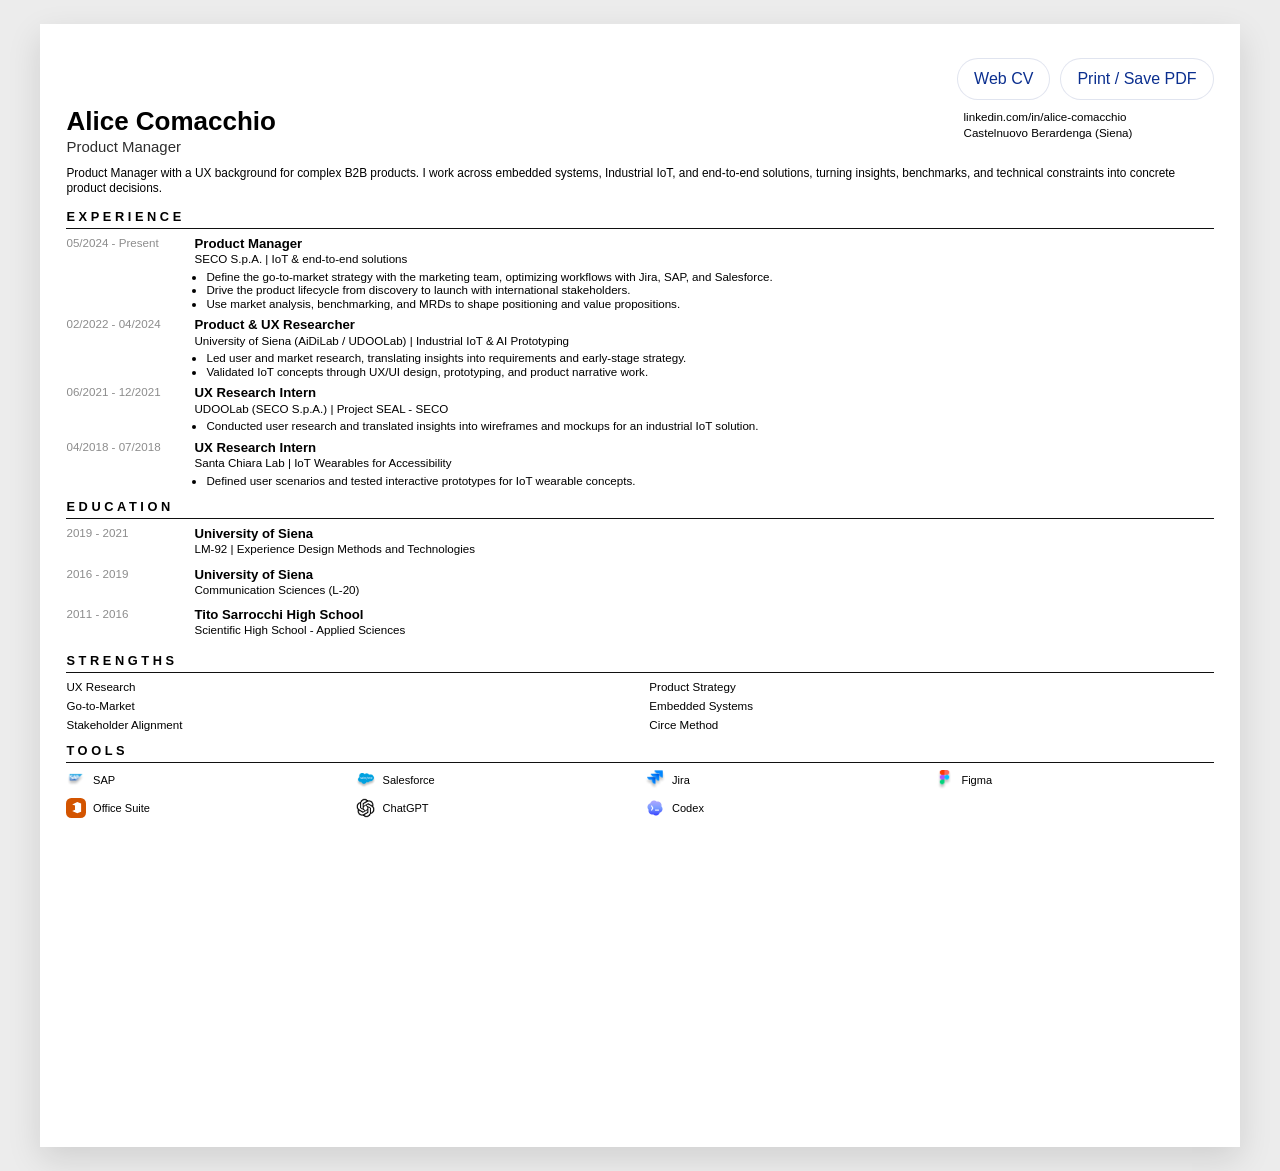
==== commit b8d324ed: "Improve privacy controls and update hero layout" ====
--- a/print/cv-en.html
+++ b/print/cv-en.html
@@ -19,8 +19,6 @@
             <p class="resume-role">Product Manager</p>
           </div>
           <div class="resume-contact">
-            <p>+39 3898369048</p>
-            <p>alicecomacchio@gmail.com</p>
             <p>linkedin.com/in/alice-comacchio</p>
             <p>Castelnuovo Berardenga (Siena)</p>
           </div>
--- a/assets/css/main.css
+++ b/assets/css/main.css
@@ -10,6 +10,7 @@
   --accent-soft: #1b4cff;
   --highlight: #1147e6;
   --shadow: 0 24px 80px rgba(11, 47, 143, 0.16);
+  --font-main: "Avenir", "Avenir Next", "Helvetica Neue", Helvetica, Arial, sans-serif;
 }
 
 * {
@@ -37,7 +38,7 @@
 body {
   margin: 0;
   min-height: 100vh;
-  font-family: "Avenir Next", Avenir, "Helvetica Neue", Helvetica, Arial, sans-serif;
+  font-family: var(--font-main);
   color: var(--text);
   background:
     radial-gradient(circle at top left, rgba(17, 71, 230, 0.22), transparent 28%),
@@ -234,8 +235,15 @@
 h2,
 h3 {
   margin: 0;
-  font-family: "Avenir Next", Avenir, "Helvetica Neue", Helvetica, Arial, sans-serif;
+  font-family: var(--font-main);
   font-weight: 600;
+}
+
+button,
+input,
+select,
+textarea {
+  font: inherit;
 }
 
 h1 {
@@ -280,6 +288,7 @@
 }
 
 .hero-copy {
+  order: 1;
   position: relative;
   z-index: 1;
   display: flex;
@@ -418,6 +427,7 @@
 }
 
 .hero-visual {
+  order: 2;
   display: grid;
   place-items: center;
   min-height: 580px;
@@ -551,6 +561,22 @@
   text-decoration: none;
   word-break: break-word;
   transition: color 180ms ease, opacity 180ms ease;
+}
+
+.contact-reveal {
+  border: 1px solid var(--line);
+  background: rgba(17, 71, 230, 0.06);
+  color: var(--text);
+  border-radius: 12px;
+  padding: 8px 12px;
+  font-weight: 700;
+  cursor: pointer;
+  transition: background-color 180ms ease, color 180ms ease, border-color 180ms ease;
+}
+
+.contact-reveal:hover {
+  background: rgba(17, 71, 230, 0.12);
+  border-color: rgba(17, 71, 230, 0.2);
 }
 
 .contact-link:hover {
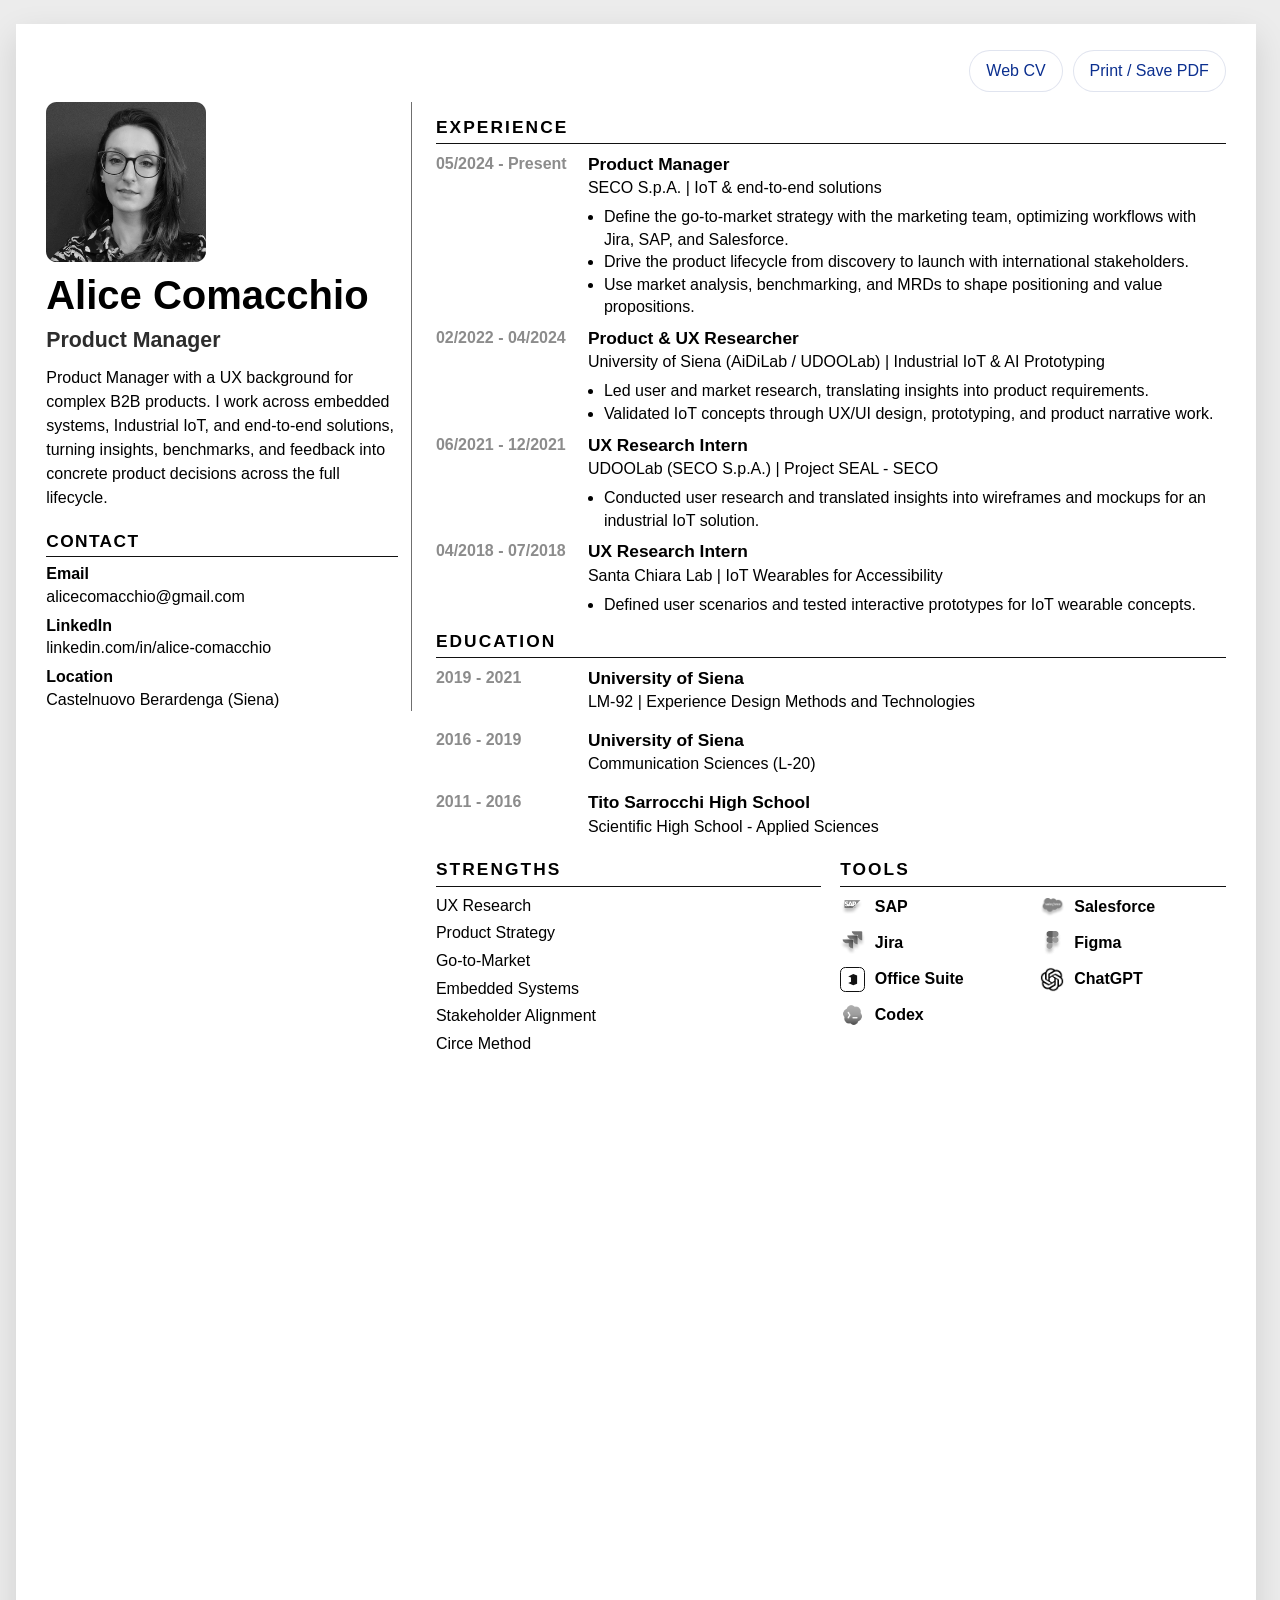
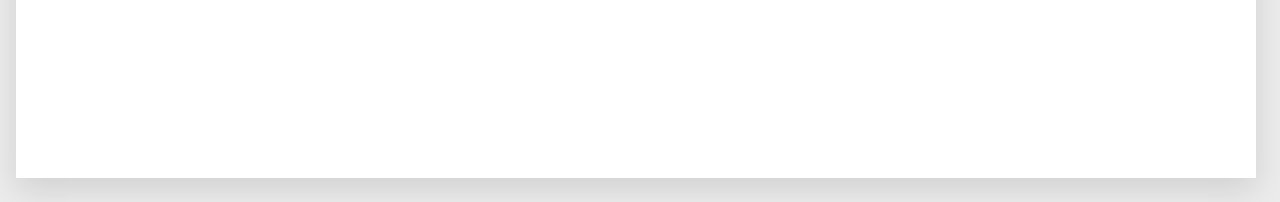
==== commit 1e13719d: "Refine hero layout and overhaul grayscale A4 PDF resume" ====
--- a/print/cv-en.html
+++ b/print/cv-en.html
@@ -13,144 +13,157 @@
           <a class="preview-button" href="../index.html">Web CV</a>
           <button class="preview-button" type="button" onclick="window.print()">Print / Save PDF</button>
         </div>
-        <header class="resume-header">
-          <div>
+        <div class="resume-layout">
+          <aside class="resume-sidebar">
+            <img
+              class="resume-profile-photo"
+              src="../assets/images/profile/alice-comacchio.jpg"
+              alt="Portrait of Alice Comacchio"
+            />
             <h1>Alice Comacchio</h1>
             <p class="resume-role">Product Manager</p>
-          </div>
-          <div class="resume-contact">
-            <p>linkedin.com/in/alice-comacchio</p>
-            <p>Castelnuovo Berardenga (Siena)</p>
-          </div>
-        </header>
-        <p class="resume-profile resume-profile-wide">
-          Product Manager with a UX background for complex B2B products. I work across embedded
-          systems, Industrial IoT, and end-to-end solutions, turning insights, benchmarks, and
-          technical constraints into concrete product decisions.
-        </p>
-
-        <section class="resume-section">
-          <h2>Experience</h2>
-          <div class="resume-entry">
-            <div class="resume-date">05/2024 - Present</div>
-            <div>
-              <h3>Product Manager</h3>
-              <p class="resume-org">SECO S.p.A. | IoT &amp; end-to-end solutions</p>
-              <ul>
-                <li>Define the go-to-market strategy with the marketing team, optimizing workflows with Jira, SAP, and Salesforce.</li>
-                <li>Drive the product lifecycle from discovery to launch with international stakeholders.</li>
-                <li>Use market analysis, benchmarking, and MRDs to shape positioning and value propositions.</li>
+            <p class="resume-profile">
+              Product Manager with a UX background for complex B2B products. I work across embedded
+              systems, Industrial IoT, and end-to-end solutions, turning insights, benchmarks, and
+              feedback into concrete product decisions across the full lifecycle.
+            </p>
+            <div class="resume-sidebar-block">
+              <h2>Contact</h2>
+              <ul class="resume-contact-list">
+                <li><strong>Email</strong><span>alicecomacchio@gmail.com</span></li>
+                <li><strong>LinkedIn</strong><span>linkedin.com/in/alice-comacchio</span></li>
+                <li><strong>Location</strong><span>Castelnuovo Berardenga (Siena)</span></li>
               </ul>
             </div>
+          </aside>
+
+          <div class="resume-main">
+            <section class="resume-section">
+              <h2>Experience</h2>
+              <div class="resume-entry">
+                <div class="resume-date">05/2024 - Present</div>
+                <div>
+                  <h3>Product Manager</h3>
+                  <p class="resume-org">SECO S.p.A. | IoT &amp; end-to-end solutions</p>
+                  <ul>
+                    <li>Define the go-to-market strategy with the marketing team, optimizing workflows with Jira, SAP, and Salesforce.</li>
+                    <li>Drive the product lifecycle from discovery to launch with international stakeholders.</li>
+                    <li>Use market analysis, benchmarking, and MRDs to shape positioning and value propositions.</li>
+                  </ul>
+                </div>
+              </div>
+              <div class="resume-entry">
+                <div class="resume-date">02/2022 - 04/2024</div>
+                <div>
+                  <h3>Product &amp; UX Researcher</h3>
+                  <p class="resume-org">University of Siena (AiDiLab / UDOOLab) | Industrial IoT &amp; AI Prototyping</p>
+                  <ul>
+                    <li>Led user and market research, translating insights into product requirements.</li>
+                    <li>Validated IoT concepts through UX/UI design, prototyping, and product narrative work.</li>
+                  </ul>
+                </div>
+              </div>
+              <div class="resume-entry">
+                <div class="resume-date">06/2021 - 12/2021</div>
+                <div>
+                  <h3>UX Research Intern</h3>
+                  <p class="resume-org">UDOOLab (SECO S.p.A.) | Project SEAL - SECO</p>
+                  <ul>
+                    <li>Conducted user research and translated insights into wireframes and mockups for an industrial IoT solution.</li>
+                  </ul>
+                </div>
+              </div>
+              <div class="resume-entry">
+                <div class="resume-date">04/2018 - 07/2018</div>
+                <div>
+                  <h3>UX Research Intern</h3>
+                  <p class="resume-org">Santa Chiara Lab | IoT Wearables for Accessibility</p>
+                  <ul>
+                    <li>Defined user scenarios and tested interactive prototypes for IoT wearable concepts.</li>
+                  </ul>
+                </div>
+              </div>
+            </section>
+
+            <section class="resume-section">
+              <h2>Education</h2>
+              <div class="resume-entry">
+                <div class="resume-date">2019 - 2021</div>
+                <div>
+                  <h3>University of Siena</h3>
+                  <p class="resume-org">LM-92 | Experience Design Methods and Technologies</p>
+                </div>
+              </div>
+              <div class="resume-entry">
+                <div class="resume-date">2016 - 2019</div>
+                <div>
+                  <h3>University of Siena</h3>
+                  <p class="resume-org">Communication Sciences (L-20)</p>
+                </div>
+              </div>
+              <div class="resume-entry">
+                <div class="resume-date">2011 - 2016</div>
+                <div>
+                  <h3>Tito Sarrocchi High School</h3>
+                  <p class="resume-org">Scientific High School - Applied Sciences</p>
+                </div>
+              </div>
+            </section>
+
+            <section class="resume-section resume-strengths-tools">
+              <div class="resume-column">
+                <h2>Strengths</h2>
+                <div class="resume-inline-grid">
+                  <p>UX Research</p>
+                  <p>Product Strategy</p>
+                  <p>Go-to-Market</p>
+                  <p>Embedded Systems</p>
+                  <p>Stakeholder Alignment</p>
+                  <p>Circe Method</p>
+                </div>
+              </div>
+              <div class="resume-column">
+                <h2>Tools</h2>
+                <div class="resume-tools-grid">
+                  <div class="resume-tool">
+                    <img src="../assets/images/tools/tool-sap.png" alt="" />
+                    <span>SAP</span>
+                  </div>
+                  <div class="resume-tool">
+                    <img src="../assets/images/tools/tool-salesforce.png" alt="" />
+                    <span>Salesforce</span>
+                  </div>
+                  <div class="resume-tool">
+                    <img src="../assets/images/tools/tool-jira.png" alt="" />
+                    <span>Jira</span>
+                  </div>
+                  <div class="resume-tool">
+                    <img src="../assets/images/tools/tool-figma.png" alt="" />
+                    <span>Figma</span>
+                  </div>
+                  <div class="resume-tool">
+                    <span class="resume-tool-badge office-badge">
+                      <svg viewBox="0 0 24 24" aria-hidden="true">
+                        <path d="M4 6.1 13.1 2 20 4.5v15L13.1 22 4 17.9l5.2-2V8.2L4 6.1Z" />
+                        <path d="M9.2 8.2 15.7 6.6v10.8l-6.5-1.5Z" />
+                      </svg>
+                    </span>
+                    <span>Office Suite</span>
+                  </div>
+                  <div class="resume-tool">
+                    <img src="../assets/images/tools/tool-generic-black.png" alt="" />
+                    <span>ChatGPT</span>
+                  </div>
+                  <div class="resume-tool">
+                    <img src="../assets/images/tools/tool-codex.png" alt="" />
+                    <span>Codex</span>
+                  </div>
+                </div>
+              </div>
+            </div>
+            </section>
           </div>
-          <div class="resume-entry">
-            <div class="resume-date">02/2022 - 04/2024</div>
-            <div>
-              <h3>Product &amp; UX Researcher</h3>
-              <p class="resume-org">University of Siena (AiDiLab / UDOOLab) | Industrial IoT &amp; AI Prototyping</p>
-              <ul>
-                <li>Led user and market research, translating insights into requirements and early-stage strategy.</li>
-                <li>Validated IoT concepts through UX/UI design, prototyping, and product narrative work.</li>
-              </ul>
-            </div>
-          </div>
-          <div class="resume-entry">
-            <div class="resume-date">06/2021 - 12/2021</div>
-            <div>
-              <h3>UX Research Intern</h3>
-              <p class="resume-org">UDOOLab (SECO S.p.A.) | Project SEAL - SECO</p>
-              <ul>
-                <li>Conducted user research and translated insights into wireframes and mockups for an industrial IoT solution.</li>
-              </ul>
-            </div>
-          </div>
-          <div class="resume-entry">
-            <div class="resume-date">04/2018 - 07/2018</div>
-            <div>
-              <h3>UX Research Intern</h3>
-              <p class="resume-org">Santa Chiara Lab | IoT Wearables for Accessibility</p>
-              <ul>
-                <li>Defined user scenarios and tested interactive prototypes for IoT wearable concepts.</li>
-              </ul>
-            </div>
-          </div>
-        </section>
-
-        <section class="resume-section">
-          <h2>Education</h2>
-          <div class="resume-entry">
-            <div class="resume-date">2019 - 2021</div>
-            <div>
-              <h3>University of Siena</h3>
-              <p class="resume-org">LM-92 | Experience Design Methods and Technologies</p>
-            </div>
-          </div>
-          <div class="resume-entry">
-            <div class="resume-date">2016 - 2019</div>
-            <div>
-              <h3>University of Siena</h3>
-              <p class="resume-org">Communication Sciences (L-20)</p>
-            </div>
-          </div>
-          <div class="resume-entry">
-            <div class="resume-date">2011 - 2016</div>
-            <div>
-              <h3>Tito Sarrocchi High School</h3>
-              <p class="resume-org">Scientific High School - Applied Sciences</p>
-            </div>
-          </div>
-        </section>
-
-        <section class="resume-section">
-          <h2>Strengths</h2>
-          <div class="resume-inline-grid">
-            <p>UX Research</p>
-            <p>Product Strategy</p>
-            <p>Go-to-Market</p>
-            <p>Embedded Systems</p>
-            <p>Stakeholder Alignment</p>
-            <p>Circe Method</p>
-          </div>
-        </section>
-
-        <section class="resume-section">
-          <h2>Tools</h2>
-          <div class="resume-tools-grid">
-            <div class="resume-tool">
-              <img src="../assets/images/tools/tool-sap.png" alt="" />
-              <span>SAP</span>
-            </div>
-            <div class="resume-tool">
-              <img src="../assets/images/tools/tool-salesforce.png" alt="" />
-              <span>Salesforce</span>
-            </div>
-            <div class="resume-tool">
-              <img src="../assets/images/tools/tool-jira.png" alt="" />
-              <span>Jira</span>
-            </div>
-            <div class="resume-tool">
-              <img src="../assets/images/tools/tool-figma.png" alt="" />
-              <span>Figma</span>
-            </div>
-            <div class="resume-tool">
-              <span class="resume-tool-badge office-badge">
-                <svg viewBox="0 0 24 24" aria-hidden="true">
-                  <path d="M4 6.1 13.1 2 20 4.5v15L13.1 22 4 17.9l5.2-2V8.2L4 6.1Z" />
-                  <path d="M9.2 8.2 15.7 6.6v10.8l-6.5-1.5Z" />
-                </svg>
-              </span>
-              <span>Office Suite</span>
-            </div>
-            <div class="resume-tool">
-              <img src="../assets/images/tools/tool-generic-black.png" alt="" />
-              <span>ChatGPT</span>
-            </div>
-            <div class="resume-tool">
-              <img src="../assets/images/tools/tool-codex.png" alt="" />
-              <span>Codex</span>
-            </div>
-          </div>
-        </section>
+        </div>
       </section>
     </div>
     <script>
--- a/assets/css/main.css
+++ b/assets/css/main.css
@@ -1,4 +1,6 @@
 :root {
+  --pdf-page-width: 1240px;
+  --pdf-page-height: 1754px;
   --bg: #eef3ff;
   --paper: rgba(251, 252, 255, 0.88);
   --panel: rgba(10, 43, 120, 0.08);
@@ -10,7 +12,7 @@
   --accent-soft: #1b4cff;
   --highlight: #1147e6;
   --shadow: 0 24px 80px rgba(11, 47, 143, 0.16);
-  --font-main: "Avenir", "Avenir Next", "Helvetica Neue", Helvetica, Arial, sans-serif;
+  --font-main: Calibri, "Carlito", "Segoe UI", "Helvetica Neue", Arial, sans-serif;
 }
 
 * {
@@ -64,7 +66,7 @@
 
 .hero {
   display: grid;
-  grid-template-columns: minmax(0, 1fr) minmax(420px, 620px);
+  grid-template-columns: minmax(620px, 1.1fr) minmax(460px, 0.9fr);
   gap: clamp(28px, 4vw, 56px);
   align-items: center;
   padding: 36px clamp(24px, 4vw, 56px) 18px;
@@ -73,6 +75,8 @@
     radial-gradient(circle at 82% 16%, rgba(217, 60, 255, 0.22), transparent 20%),
     linear-gradient(135deg, rgba(7, 31, 95, 0.98), rgba(17, 71, 230, 0.92)),
     linear-gradient(145deg, rgba(255, 255, 255, 0.06), rgba(248, 220, 207, 0.04));
+  background-size: 140% 140%, 120% 120%, 100% 100%;
+  animation: heroGradientShift 18s ease-in-out infinite alternate;
   overflow: hidden;
   position: relative;
 }
@@ -96,15 +100,16 @@
   top: 22px;
   right: 22px;
   z-index: 4;
-  border: 1px solid rgba(219, 230, 255, 0.24);
+  border: 1px solid rgba(16, 37, 95, 0.24);
   border-radius: 999px;
-  background: rgba(255, 255, 255, 0.1);
-  color: #f5f8ff;
+  background: rgba(248, 250, 255, 0.92);
+  color: #10255f;
   backdrop-filter: blur(10px);
   padding: 10px 14px;
   align-items: center;
   gap: 10px;
   cursor: pointer;
+  box-shadow: 0 10px 24px rgba(5, 20, 58, 0.16);
 }
 
 .mobile-menu-lines {
@@ -173,6 +178,14 @@
   inset: 0;
   overflow: hidden;
   pointer-events: none;
+  background:
+    radial-gradient(circle at 16% 12%, rgba(103, 226, 255, 0.28), transparent 24%),
+    radial-gradient(circle at 84% 18%, rgba(217, 60, 255, 0.3), transparent 26%),
+    radial-gradient(circle at 48% 82%, rgba(111, 153, 255, 0.24), transparent 34%),
+    conic-gradient(from 140deg at 50% 50%, rgba(217, 60, 255, 0.1), rgba(103, 226, 255, 0.08), rgba(17, 71, 230, 0.12), rgba(217, 60, 255, 0.1));
+  background-size: 140% 140%, 125% 125%, 150% 150%, 170% 170%;
+  background-position: 0% 0%, 100% 0%, 50% 100%, 50% 50%;
+  animation: heroBackdropShift 12s ease-in-out infinite alternate;
 }
 
 .hero-background-motion::before,
@@ -253,12 +266,12 @@
 }
 
 .hero-title {
-  margin: 22px 0 0;
-  max-width: 24ch;
-  font-size: clamp(1.28rem, 2vw, 1.75rem);
+  margin: 14px 0 0;
+  max-width: min(44ch, 100%);
+  font-size: clamp(1.22rem, 1.6vw, 1.72rem);
   font-weight: 400;
   color: #dfe7ff;
-  line-height: 1.3;
+  line-height: 1.28;
 }
 
 .hero-title strong {
@@ -280,7 +293,7 @@
 }
 
 .hero-summary {
-  margin-top: 22px;
+  margin-top: 16px;
   max-width: 64ch;
   color: rgba(245, 248, 255, 0.9);
   font-size: clamp(1rem, 1.25vw, 1.08rem);
@@ -294,7 +307,7 @@
   display: flex;
   flex-direction: column;
   justify-content: center;
-  max-width: 760px;
+  max-width: 840px;
 }
 
 .hero .eyebrow,
@@ -390,7 +403,7 @@
 .hero-skills-track {
   display: flex;
   width: max-content;
-  animation: pills-scroll 36s linear infinite;
+  animation: pills-scroll 48s linear infinite;
 }
 
 .hero-skills-marquee:hover .hero-skills-track {
@@ -422,21 +435,23 @@
   }
 
   to {
-    transform: translateX(calc(-50% - 5px));
+    transform: translateX(calc(-33.3333% - 3px));
   }
 }
 
 .hero-visual {
   order: 2;
   display: grid;
-  place-items: center;
-  min-height: 580px;
+  justify-items: center;
+  align-items: center;
+  min-height: clamp(460px, 58vh, 620px);
   overflow: visible;
   z-index: 1;
+  width: 100%;
 }
 
 .hexagon-frame {
-  width: min(100%, 560px);
+  width: min(100%, 540px);
   display: grid;
   place-items: center;
   filter: drop-shadow(0 22px 45px rgba(15, 28, 77, 0.18));
@@ -444,9 +459,12 @@
 }
 
 .hero-portrait {
-  width: 100%;
+  width: clamp(320px, 34vw, 560px);
+  max-width: 100%;
   height: auto;
+  object-fit: contain;
   display: block;
+  margin-inline: auto;
 }
 
 .content-grid {
@@ -542,6 +560,7 @@
   list-style: none;
   display: grid;
   gap: 14px;
+  line-height: 1.72;
 }
 
 .contact-list span,
@@ -740,6 +759,8 @@
 
 .design-thinking-intro {
   max-width: none;
+  line-height: 1.72;
+  color: var(--muted);
 }
 
 .dt-figure {
@@ -811,6 +832,40 @@
 
   100% {
     transform: translate3d(0, 0, 0) rotate(-360deg) scale(1);
+  }
+}
+
+@keyframes heroBackdropShift {
+  0% {
+    background-position: 0% 0%, 100% 0%, 50% 100%, 50% 50%;
+    transform: scale(1);
+    opacity: 0.86;
+  }
+
+  50% {
+    background-position: 18% 12%, 78% 22%, 40% 80%, 58% 40%;
+    transform: scale(1.04);
+    opacity: 0.98;
+  }
+
+  100% {
+    background-position: 8% 20%, 90% 8%, 58% 86%, 42% 62%;
+    transform: scale(1);
+    opacity: 0.9;
+  }
+}
+
+@keyframes heroGradientShift {
+  0% {
+    background-position: 0% 0%, 0% 0%, 50% 50%;
+  }
+
+  50% {
+    background-position: 14% 18%, 8% 10%, 54% 46%;
+  }
+
+  100% {
+    background-position: 26% 8%, 16% 18%, 46% 56%;
   }
 }
 
@@ -1123,12 +1178,14 @@
 }
 
 body.resume-embed .resume-sheet {
+  width: 100%;
   min-height: auto;
+  max-width: none;
   box-shadow: none;
 }
 
 body.print-preview-page .page-shell {
-  width: min(1200px, calc(100% - 32px));
+  width: min(calc(var(--pdf-page-width) + 40px), calc(100% - 32px));
   margin: 24px auto;
   padding: 0;
 }
@@ -1218,22 +1275,82 @@
 }
 
 .resume-sheet {
-  min-height: 297mm;
-  padding: 9mm 7mm;
+  width: var(--pdf-page-width);
+  min-height: var(--pdf-page-height);
+  max-width: 100%;
+  font-size: 12pt;
+  padding: 7mm 8mm;
   background: #fff;
   color: #000;
   box-shadow: 0 12px 32px rgba(0, 0, 0, 0.12);
 }
 
-.resume-header {
-  display: grid;
-  grid-template-columns: minmax(0, 1fr) 250px;
-  gap: 14px;
+.resume-layout {
+  display: grid;
+  grid-template-columns: 31% 1fr;
+  gap: 18pt;
   align-items: start;
-  margin-bottom: 8pt;
-}
-
-.resume-header h1,
+}
+
+.resume-sidebar {
+  display: grid;
+  align-content: start;
+  gap: 10pt;
+  padding-right: 10pt;
+  border-right: 1px solid #6f6f6f;
+}
+
+.resume-main {
+  min-width: 0;
+}
+
+.resume-sidebar-block {
+  margin-top: 6pt;
+}
+
+.resume-sidebar-block h2 {
+  margin: 0 0 6pt;
+  font-size: 13pt;
+  text-transform: uppercase;
+  letter-spacing: 0.08em;
+  border-bottom: 1px solid #111;
+  padding-bottom: 3pt;
+}
+
+.resume-contact-list {
+  margin: 0;
+  padding: 0;
+  list-style: none;
+  display: grid;
+  gap: 7pt;
+}
+
+.resume-contact-list li {
+  display: grid;
+  gap: 2pt;
+}
+
+.resume-contact-list strong {
+  font-size: 12pt;
+  font-weight: 700;
+}
+
+.resume-contact-list span {
+  font-size: 12pt;
+  line-height: 1.35;
+  word-break: break-word;
+}
+
+.resume-profile-photo {
+  width: 120pt;
+  height: 120pt;
+  border-radius: 8pt;
+  object-fit: cover;
+  object-position: center top;
+  filter: grayscale(100%) contrast(1.08);
+}
+
+.resume-sidebar h1,
 .resume-section h2,
 .resume-entry h3 {
   margin: 0;
@@ -1241,95 +1358,86 @@
   font-weight: 700;
 }
 
-.resume-header h1 {
-  font-size: 19.5pt;
-  margin-bottom: 3pt;
+.resume-sidebar h1 {
+  font-size: 30pt;
+  line-height: 0.96;
+  margin-bottom: 0;
   max-width: none;
-  white-space: nowrap;
+  white-space: normal;
 }
 
 .resume-role {
   margin: 0;
   color: #2d2d2d;
-  font-size: 11.2pt;
+  font-size: 16pt;
+  font-weight: 600;
 }
 
 .resume-profile {
-  margin: 0 0 4pt;
+  margin: 0;
   color: #000;
-  font-size: 8.9pt;
-  line-height: 1.32;
-}
-
-.resume-profile-wide {
-  max-width: none;
-}
-
-.resume-contact p {
-  margin: 0 0 2pt;
-  color: #000;
-  font-size: 8.8pt;
-  line-height: 1.18;
+  font-size: 12pt;
+  line-height: 1.5;
 }
 
 .resume-section {
-  margin-top: 9pt;
+  margin-top: 11pt;
 }
 
 .resume-section h2 {
-  margin-bottom: 5pt;
-  padding-bottom: 3pt;
+  margin-bottom: 7pt;
+  padding-bottom: 4pt;
   border-bottom: 1px solid #111;
-  font-size: 9.6pt;
+  font-size: 13pt;
   text-transform: uppercase;
-  letter-spacing: 0.28em;
+  letter-spacing: 0.12em;
 }
 
 .resume-entry {
   display: grid;
-  grid-template-columns: 116px minmax(0, 1fr);
-  gap: 12px;
-  margin-top: 5pt;
+  grid-template-columns: 138px minmax(0, 1fr);
+  gap: 14px;
+  margin-top: 7pt;
   break-inside: avoid;
 }
 
 .resume-date {
   color: #8c8c8c;
-  font-size: 8.7pt;
-  line-height: 1.18;
+  font-size: 12pt;
+  line-height: 1.3;
+  font-weight: 600;
 }
 
 .resume-entry h3 {
-  font-size: 9.9pt;
-  margin-bottom: 1pt;
+  font-size: 13pt;
+  margin-bottom: 2pt;
 }
 
 .resume-org {
-  margin: 0 0 3pt;
+  margin: 0 0 5pt;
   color: #8c8c8c;
-  font-size: 8.8pt;
-  line-height: 1.18;
+  font-size: 12pt;
+  line-height: 1.35;
 }
 
 .resume-entry ul {
   margin: 0;
-  padding-left: 12px;
+  padding-left: 16px;
 }
 
 .resume-entry li,
 .resume-entry p,
 .resume-block p,
-.resume-contact p,
 .resume-inline-grid p {
   color: #000;
-  font-size: 8.7pt;
-  line-height: 1.18;
+  font-size: 12pt;
+  line-height: 1.4;
 }
 
 .resume-inline-grid {
   display: grid;
   grid-template-columns: repeat(2, minmax(0, 1fr));
-  gap: 4pt 14pt;
+  gap: 6pt 12pt;
 }
 
 .resume-inline-grid p,
@@ -1340,21 +1448,21 @@
 .resume-tools-grid {
   display: grid;
   grid-template-columns: repeat(4, minmax(0, 1fr));
-  gap: 6pt 8pt;
+  gap: 8pt 10pt;
 }
 
 .resume-tool {
   display: flex;
   align-items: center;
-  gap: 5pt;
+  gap: 7pt;
   min-width: 0;
 }
 
 .resume-tool img,
 .resume-tool-badge {
-  width: 15pt;
-  height: 15pt;
-  flex: 0 0 15pt;
+  width: 19pt;
+  height: 19pt;
+  flex: 0 0 19pt;
 }
 
 .resume-tool img {
@@ -1370,14 +1478,15 @@
   align-items: center;
   justify-content: center;
   border-radius: 4pt;
-  background: #d35400;
-  color: #fff;
+  background: #fff;
+  border: 1px solid #111;
+  color: #111;
   font-size: 6.8pt;
   font-weight: 700;
 }
 
 .resume-tool-badge.office-badge {
-  background: #d35400;
+  background: #fff;
 }
 
 .resume-tool-badge.office-badge svg {
@@ -1388,12 +1497,44 @@
 }
 
 .resume-tool span:last-child {
-  font-size: 8.3pt;
-  line-height: 1.1;
+  font-size: 12pt;
+  line-height: 1.25;
+  font-weight: 600;
+}
+
+.resume-strengths-tools {
+  display: grid;
+  grid-template-columns: repeat(2, minmax(0, 1fr));
+  gap: 14pt;
+  align-items: start;
+}
+
+.resume-column {
+  min-width: 0;
+}
+
+.resume-strengths-tools .resume-section h2,
+.resume-strengths-tools h2 {
+  margin-bottom: 6pt;
+}
+
+.resume-strengths-tools .resume-inline-grid {
+  grid-template-columns: 1fr;
+  gap: 4pt;
+}
+
+.resume-strengths-tools .resume-tools-grid {
+  grid-template-columns: repeat(2, minmax(0, 1fr));
+  gap: 8pt 10pt;
+}
+
+.resume-sheet img,
+.resume-sheet svg {
+  filter: grayscale(100%);
 }
 
 @page {
-  size: A4;
+  size: 1240px 1754px;
   margin: 6mm;
 }
 
@@ -1617,7 +1758,7 @@
     order: -1;
     min-height: 0;
     height: auto;
-    margin: 8px auto -116px;
+    margin: 10px auto 0;
     align-items: start;
     justify-items: center;
     pointer-events: none;
@@ -1631,14 +1772,16 @@
     padding-top: 0;
     width: 100%;
     max-width: 680px;
-    padding-right: 18px;
+    padding-inline: 12px 20px;
   }
 
   .hero-portrait {
-    width: min(88vw, 500px);
-    transform: translateY(0);
-    mask-image: linear-gradient(to bottom, rgba(0, 0, 0, 0.98) 0%, rgba(0, 0, 0, 0.96) 48%, rgba(0, 0, 0, 0.42) 74%, rgba(0, 0, 0, 0) 100%);
-    -webkit-mask-image: linear-gradient(to bottom, rgba(0, 0, 0, 0.98) 0%, rgba(0, 0, 0, 0.96) 48%, rgba(0, 0, 0, 0.42) 74%, rgba(0, 0, 0, 0) 100%);
+    width: min(84vw, 460px);
+    position: relative;
+    left: 50%;
+    transform: translateX(-50%);
+    mask-image: none;
+    -webkit-mask-image: none;
   }
 
   .mobile-menu-toggle {
@@ -1788,6 +1931,45 @@
   }
 }
 
+@media (min-width: 641px) and (max-width: 1100px) {
+  .hero {
+    grid-template-columns: 1fr;
+    justify-items: center;
+    min-height: auto;
+    padding: 26px 24px 14px;
+  }
+
+  .hero-copy {
+    width: min(100%, 760px);
+    max-width: 760px;
+    padding-inline: 4px;
+  }
+
+  .hero-title {
+    max-width: min(34ch, 100%);
+    font-size: clamp(1.16rem, 2.1vw, 1.45rem);
+  }
+
+  .hero-visual {
+    order: -1;
+    width: 100%;
+    min-height: 0;
+    margin: 6px auto 8px;
+    justify-items: center;
+    align-items: end;
+  }
+
+  .hexagon-frame {
+    width: min(72vw, 510px);
+  }
+
+  .hero-portrait {
+    width: min(72vw, 510px);
+    left: auto;
+    transform: none;
+  }
+}
+
 @media (max-width: 920px) {
   html[data-theme="dark"] .section-menu {
     background: rgba(9, 23, 67, 0.96);
@@ -1823,6 +2005,46 @@
   html[data-theme="dark"] .mobile-menu-controls .lang-button.active {
     background: #dbe6ff;
     color: #07133a;
+  }
+}
+
+@media (min-width: 1800px) {
+  .hero {
+    grid-template-columns: minmax(760px, 1.12fr) minmax(520px, 0.88fr);
+    gap: clamp(36px, 3.4vw, 72px);
+    padding-inline: clamp(56px, 6vw, 130px);
+  }
+
+  .hero-copy {
+    max-width: 980px;
+  }
+
+  h1 {
+    font-size: clamp(4rem, 4.4vw, 6.4rem);
+  }
+
+  .hero-title {
+    max-width: min(48ch, 100%);
+    font-size: clamp(1.5rem, 1.36vw, 1.95rem);
+  }
+
+  .hero-summary {
+    max-width: 74ch;
+    font-size: clamp(1.05rem, 1.02vw, 1.24rem);
+  }
+
+  .hero-visual {
+    justify-items: center;
+    min-height: 620px;
+  }
+
+  .hexagon-frame {
+    width: min(100%, 560px);
+    transform: none;
+  }
+
+  .hero-portrait {
+    width: clamp(360px, 28vw, 600px);
   }
 }
 
@@ -1854,6 +2076,14 @@
     right: 18px;
   }
 
+  .hero-skills-set span {
+    display: inline-flex;
+    align-items: center;
+    line-height: 1.1;
+    font-size: 0.72rem;
+    padding: 7px 10px;
+  }
+
   .hero-controls,
   .tools-grid {
     width: 100%;
@@ -1883,7 +2113,8 @@
   }
 
   .hero-portrait {
-    width: min(106vw, 470px);
+    width: min(92vw, 470px);
+    max-height: none;
   }
 
   .section-heading {
@@ -1903,7 +2134,7 @@
   .hero-summary {
     max-width: none;
     margin-top: 16px;
-    padding-right: 0;
+    padding-right: 8px;
     font-size: 0.98rem;
     line-height: 1.68;
   }
@@ -1958,16 +2189,32 @@
 
 }
 
+@media (max-width: 420px) {
+  .hero-pills-band {
+    padding-inline: 14px;
+  }
+
+  .hero-skills-set {
+    gap: 8px;
+    padding-right: 8px;
+  }
+
+  .hero-skills-set span {
+    font-size: 0.66rem;
+    padding: 6px 8px;
+  }
+}
+
 @page {
-  size: A4;
-  margin: 16mm;
+  size: 1240px 1754px;
+  margin: 6mm;
 }
 
 @media print {
   body {
     background: #fff;
     color: #000;
-    font-size: 11pt;
+    font-size: 12pt;
   }
 
   body::before,
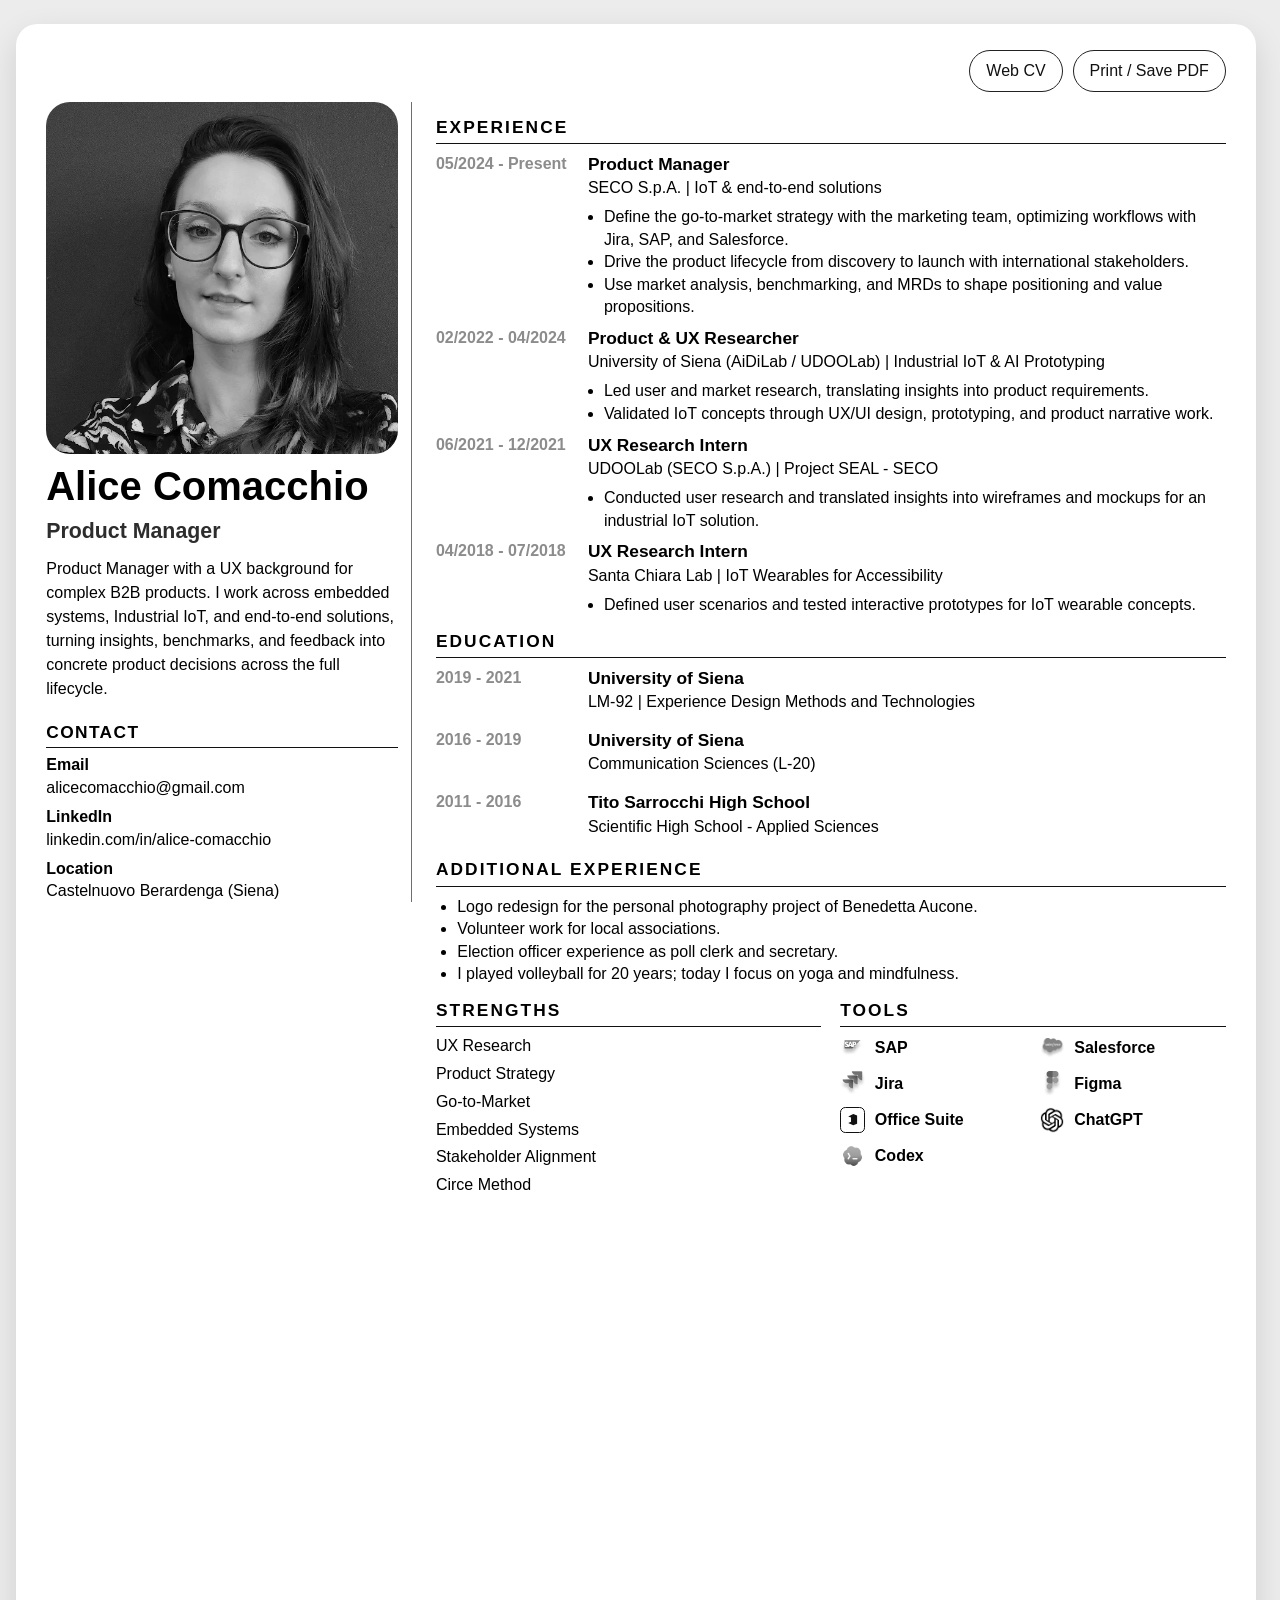
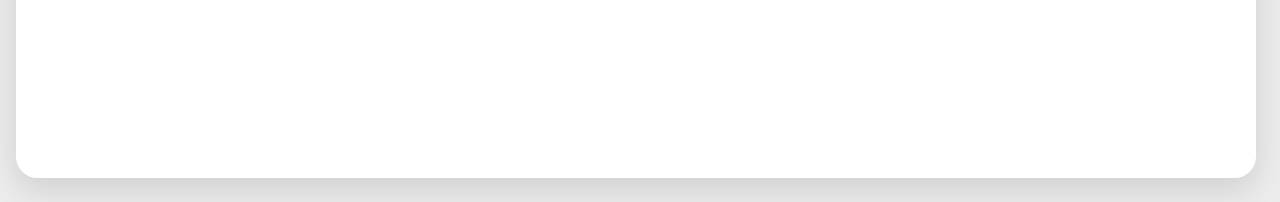
==== commit 8acd67ea: "Improve mobile hero overlay and refine grayscale PDF layout" ====
--- a/print/cv-en.html
+++ b/print/cv-en.html
@@ -4,6 +4,11 @@
     <meta charset="UTF-8" />
     <meta name="viewport" content="width=device-width, initial-scale=1.0" />
     <title>Alice Comacchio | CV EN</title>
+    <link
+      rel="icon"
+      type="image/jpeg"
+      href="../assets/images/profile/alice-comacchio.jpg"
+    />
     <link rel="stylesheet" href="../assets/css/main.css" />
   </head>
   <body class="print-preview-page">
@@ -110,6 +115,16 @@
               </div>
             </section>
 
+            <section class="resume-section">
+              <h2>Additional Experience</h2>
+              <ul class="resume-extra-list">
+                <li>Logo redesign for the personal photography project of Benedetta Aucone.</li>
+                <li>Volunteer work for local associations.</li>
+                <li>Election officer experience as poll clerk and secretary.</li>
+                <li>I played volleyball for 20 years; today I focus on yoga and mindfulness.</li>
+              </ul>
+            </section>
+
             <section class="resume-section resume-strengths-tools">
               <div class="resume-column">
                 <h2>Strengths</h2>
--- a/assets/css/main.css
+++ b/assets/css/main.css
@@ -1201,9 +1201,9 @@
   justify-content: space-between;
   gap: 16px;
   padding: 20px 24px;
-  border: 1px solid rgba(1, 34, 120, 0.1);
+  border: 1px solid #c4c4c4;
   border-radius: 24px;
-  background: rgba(255, 255, 255, 0.9);
+  background: #fff;
 }
 
 .preview-toolbar h1 {
@@ -1214,7 +1214,7 @@
 
 .preview-toolbar p {
   margin: 8px 0 0;
-  color: var(--muted);
+  color: #2c2c2c;
 }
 
 .preview-actions {
@@ -1229,9 +1229,9 @@
   justify-content: center;
   padding: 11px 16px;
   border-radius: 999px;
-  border: 1px solid rgba(1, 34, 120, 0.12);
+  border: 1px solid #222;
   background: #fff;
-  color: var(--accent);
+  color: #111;
   font-weight: 700;
   text-decoration: none;
   font: inherit;
@@ -1248,9 +1248,9 @@
   display: grid;
   gap: 18px;
   padding: 22px;
-  border: 1px solid rgba(1, 34, 120, 0.1);
+  border: 1px solid #c4c4c4;
   border-radius: 24px;
-  background: rgba(255, 255, 255, 0.92);
+  background: #fff;
 }
 
 .preview-card h2 {
@@ -1262,7 +1262,7 @@
 .preview-frame {
   width: 100%;
   aspect-ratio: 1 / 1.414;
-  border: 1px solid rgba(1, 34, 120, 0.08);
+  border: 1px solid #d0d0d0;
   border-radius: 18px;
   background: #fff;
 }
@@ -1282,6 +1282,7 @@
   padding: 7mm 8mm;
   background: #fff;
   color: #000;
+  border-radius: 16pt;
   box-shadow: 0 12px 32px rgba(0, 0, 0, 0.12);
 }
 
@@ -1342,9 +1343,10 @@
 }
 
 .resume-profile-photo {
-  width: 120pt;
-  height: 120pt;
-  border-radius: 8pt;
+  width: 100%;
+  max-width: 290pt;
+  height: auto;
+  border-radius: 18pt;
   object-fit: cover;
   object-position: center top;
   filter: grayscale(100%) contrast(1.08);
@@ -1528,9 +1530,127 @@
   gap: 8pt 10pt;
 }
 
+.resume-extra-list {
+  margin: 0;
+  padding-left: 16pt;
+}
+
+.resume-extra-list li {
+  font-size: 12pt;
+  line-height: 1.4;
+}
+
 .resume-sheet img,
 .resume-sheet svg {
   filter: grayscale(100%);
+}
+
+@media screen and (max-width: 920px) {
+  body.print-preview-page .page-shell {
+    width: calc(100% - 16px);
+    margin: 8px auto;
+  }
+
+  .preview-toolbar {
+    padding: 14px;
+    border-radius: 16px;
+    gap: 12px;
+  }
+
+  .preview-toolbar h1 {
+    font-size: 1.6rem;
+  }
+
+  .preview-toolbar p {
+    font-size: 0.98rem;
+    line-height: 1.4;
+  }
+
+  .preview-card {
+    padding: 14px;
+    border-radius: 16px;
+  }
+
+  .preview-frame {
+    border-radius: 12px;
+    min-height: 72vh;
+    aspect-ratio: auto;
+  }
+
+  .resume-sheet {
+    width: 100%;
+    min-height: auto;
+    padding: 14px;
+    border-radius: 14px;
+  }
+
+  .resume-layout {
+    grid-template-columns: 1fr;
+    gap: 14px;
+  }
+
+  .resume-sidebar {
+    border-right: 0;
+    border-bottom: 1px solid #9c9c9c;
+    padding-right: 0;
+    padding-bottom: 12px;
+    gap: 8pt;
+  }
+
+  .resume-profile-photo {
+    width: min(70vw, 220px);
+    max-width: none;
+  }
+
+  .resume-sidebar h1 {
+    font-size: clamp(2rem, 9vw, 2.5rem);
+    line-height: 1;
+  }
+
+  .resume-role {
+    font-size: 14pt;
+  }
+
+  .resume-profile,
+  .resume-contact-list strong,
+  .resume-contact-list span,
+  .resume-entry li,
+  .resume-entry p,
+  .resume-inline-grid p,
+  .resume-tool span:last-child {
+    font-size: 12pt;
+  }
+
+  .resume-entry {
+    grid-template-columns: 1fr;
+    gap: 5px;
+    margin-top: 8pt;
+  }
+
+  .resume-date {
+    font-size: 12pt;
+  }
+
+  .resume-entry h3 {
+    font-size: 12.5pt;
+  }
+
+  .resume-org {
+    font-size: 12pt;
+  }
+
+  .resume-section h2 {
+    font-size: 12.5pt;
+  }
+
+  .resume-strengths-tools {
+    grid-template-columns: 1fr;
+    gap: 10pt;
+  }
+
+  .resume-strengths-tools .resume-tools-grid {
+    grid-template-columns: 1fr 1fr;
+  }
 }
 
 @page {
@@ -1758,7 +1878,7 @@
     order: -1;
     min-height: 0;
     height: auto;
-    margin: 10px auto 0;
+    margin: 8px auto -88px;
     align-items: start;
     justify-items: center;
     pointer-events: none;
@@ -1776,12 +1896,24 @@
   }
 
   .hero-portrait {
-    width: min(84vw, 460px);
+    width: min(88vw, 500px);
     position: relative;
     left: 50%;
     transform: translateX(-50%);
-    mask-image: none;
-    -webkit-mask-image: none;
+    mask-image: linear-gradient(
+      to bottom,
+      rgba(0, 0, 0, 0.98) 0%,
+      rgba(0, 0, 0, 0.96) 52%,
+      rgba(0, 0, 0, 0.42) 76%,
+      rgba(0, 0, 0, 0) 100%
+    );
+    -webkit-mask-image: linear-gradient(
+      to bottom,
+      rgba(0, 0, 0, 0.98) 0%,
+      rgba(0, 0, 0, 0.96) 52%,
+      rgba(0, 0, 0, 0.42) 76%,
+      rgba(0, 0, 0, 0) 100%
+    );
   }
 
   .mobile-menu-toggle {
@@ -2061,6 +2193,7 @@
 
   h1 {
     font-size: 2.5rem;
+    line-height: 1.04;
   }
 
   .hero-topbar {
@@ -2113,8 +2246,22 @@
   }
 
   .hero-portrait {
-    width: min(92vw, 470px);
+    width: min(94vw, 500px);
     max-height: none;
+    mask-image: linear-gradient(
+      to bottom,
+      rgba(0, 0, 0, 0.98) 0%,
+      rgba(0, 0, 0, 0.94) 50%,
+      rgba(0, 0, 0, 0.36) 74%,
+      rgba(0, 0, 0, 0) 100%
+    );
+    -webkit-mask-image: linear-gradient(
+      to bottom,
+      rgba(0, 0, 0, 0.98) 0%,
+      rgba(0, 0, 0, 0.94) 50%,
+      rgba(0, 0, 0, 0.36) 74%,
+      rgba(0, 0, 0, 0) 100%
+    );
   }
 
   .section-heading {
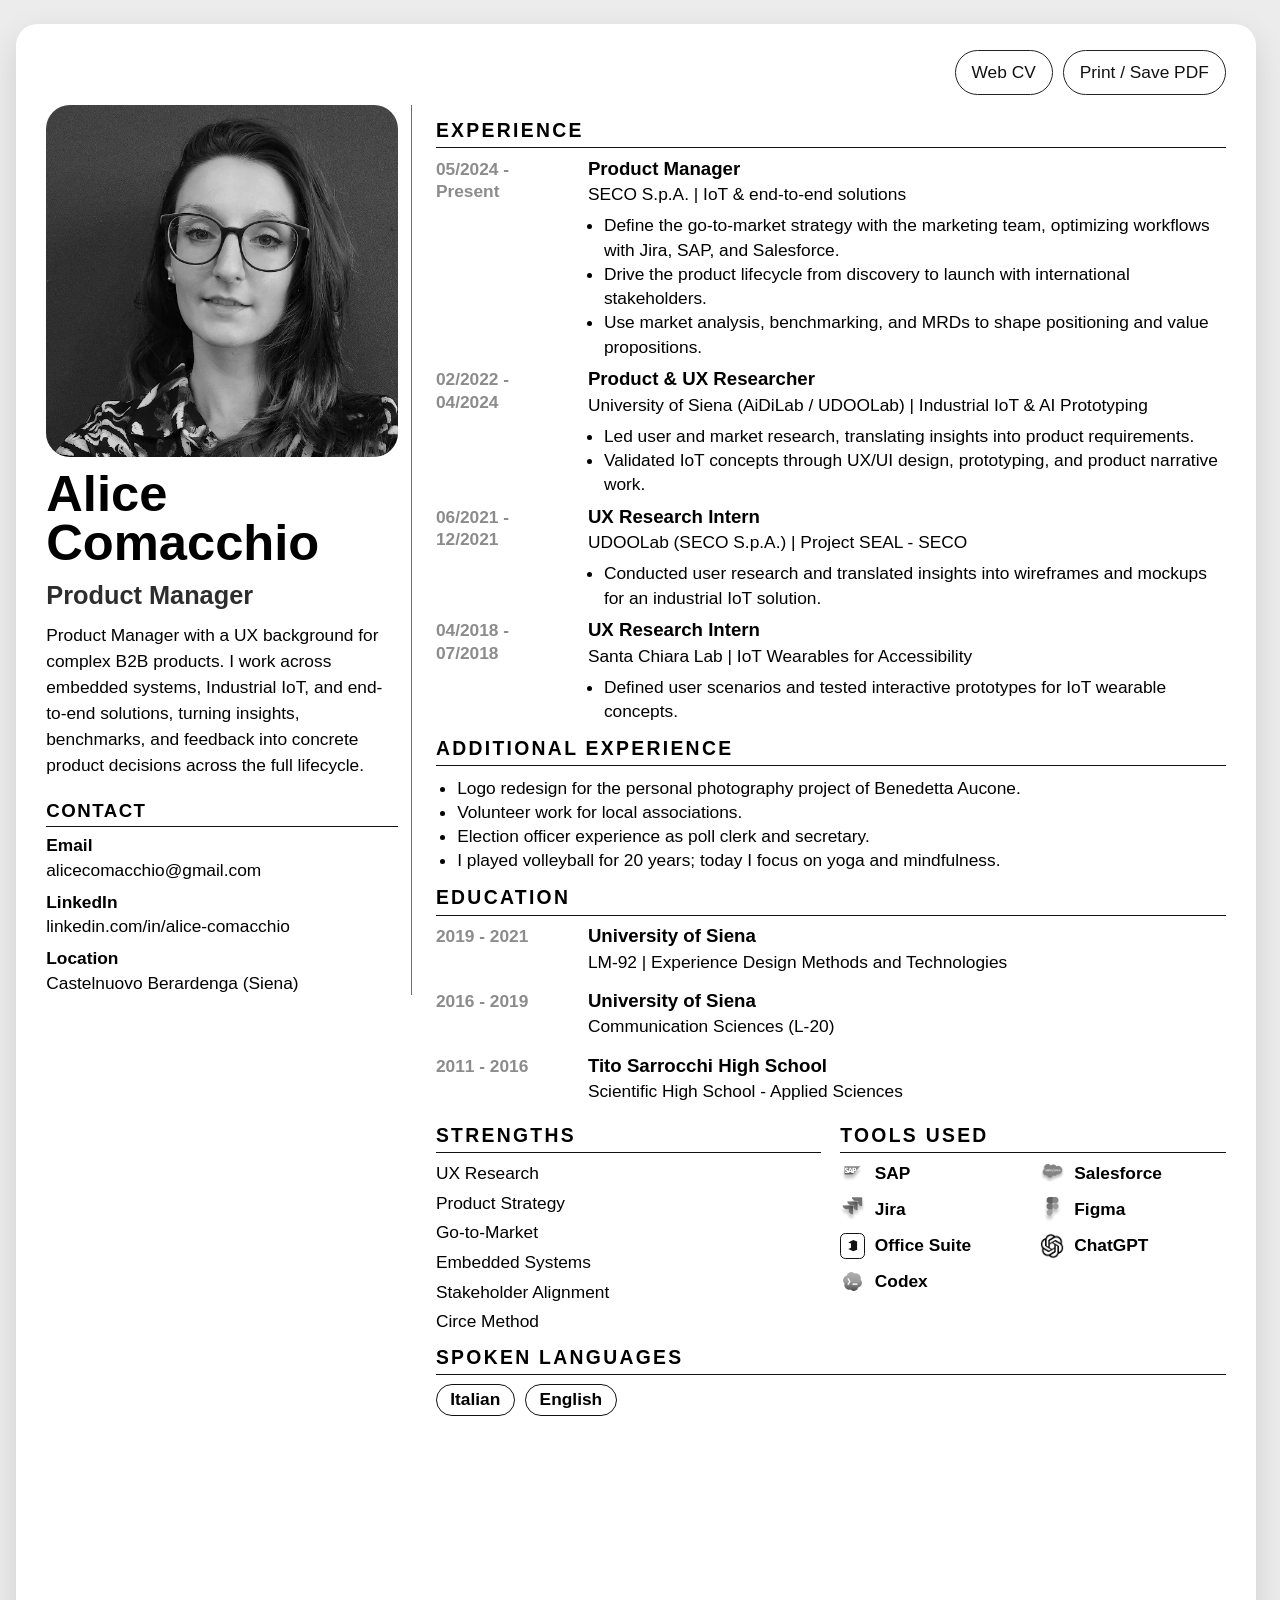
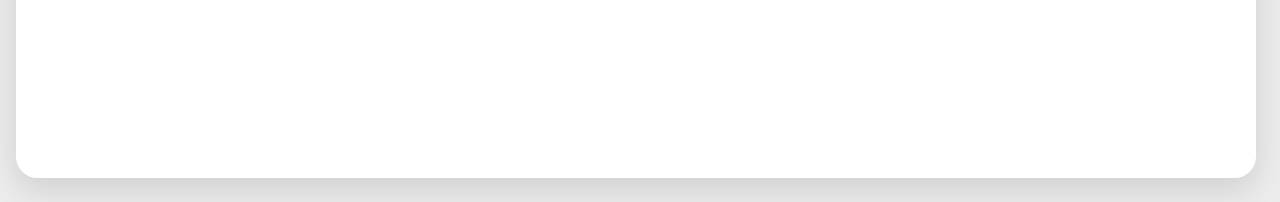
==== commit 0b396257: "Add languages section to web and PDF layouts" ====
--- a/print/cv-en.html
+++ b/print/cv-en.html
@@ -91,6 +91,16 @@
             </section>
 
             <section class="resume-section">
+              <h2>Additional Experience</h2>
+              <ul class="resume-extra-list">
+                <li>Logo redesign for the personal photography project of Benedetta Aucone.</li>
+                <li>Volunteer work for local associations.</li>
+                <li>Election officer experience as poll clerk and secretary.</li>
+                <li>I played volleyball for 20 years; today I focus on yoga and mindfulness.</li>
+              </ul>
+            </section>
+
+            <section class="resume-section">
               <h2>Education</h2>
               <div class="resume-entry">
                 <div class="resume-date">2019 - 2021</div>
@@ -115,16 +125,6 @@
               </div>
             </section>
 
-            <section class="resume-section">
-              <h2>Additional Experience</h2>
-              <ul class="resume-extra-list">
-                <li>Logo redesign for the personal photography project of Benedetta Aucone.</li>
-                <li>Volunteer work for local associations.</li>
-                <li>Election officer experience as poll clerk and secretary.</li>
-                <li>I played volleyball for 20 years; today I focus on yoga and mindfulness.</li>
-              </ul>
-            </section>
-
             <section class="resume-section resume-strengths-tools">
               <div class="resume-column">
                 <h2>Strengths</h2>
@@ -138,7 +138,7 @@
                 </div>
               </div>
               <div class="resume-column">
-                <h2>Tools</h2>
+                <h2>Tools Used</h2>
                 <div class="resume-tools-grid">
                   <div class="resume-tool">
                     <img src="../assets/images/tools/tool-sap.png" alt="" />
@@ -175,7 +175,14 @@
                   </div>
                 </div>
               </div>
-            </div>
+            </section>
+
+            <section class="resume-section resume-languages">
+              <h2>Spoken Languages</h2>
+              <div class="resume-language-pills">
+                <span class="resume-language-pill">Italian</span>
+                <span class="resume-language-pill">English</span>
+              </div>
             </section>
           </div>
         </div>
--- a/assets/css/main.css
+++ b/assets/css/main.css
@@ -676,6 +676,28 @@
   gap: 12px;
 }
 
+.languages-section .section-heading {
+  margin-bottom: 10px;
+}
+
+.language-pills {
+  display: flex;
+  flex-wrap: wrap;
+  gap: 10px;
+}
+
+.language-pill {
+  display: inline-flex;
+  align-items: center;
+  padding: 8px 12px;
+  border-radius: 999px;
+  border: 1px solid rgba(17, 71, 230, 0.16);
+  background: rgba(17, 71, 230, 0.06);
+  color: var(--text);
+  font-size: 0.92rem;
+  font-weight: 600;
+}
+
 .tool-item {
   display: flex;
   align-items: center;
@@ -1278,7 +1300,7 @@
   width: var(--pdf-page-width);
   min-height: var(--pdf-page-height);
   max-width: 100%;
-  font-size: 12pt;
+  font-size: 13pt;
   padding: 7mm 8mm;
   background: #fff;
   color: #000;
@@ -1311,7 +1333,7 @@
 
 .resume-sidebar-block h2 {
   margin: 0 0 6pt;
-  font-size: 13pt;
+  font-size: 14pt;
   text-transform: uppercase;
   letter-spacing: 0.08em;
   border-bottom: 1px solid #111;
@@ -1332,12 +1354,12 @@
 }
 
 .resume-contact-list strong {
-  font-size: 12pt;
+  font-size: 13pt;
   font-weight: 700;
 }
 
 .resume-contact-list span {
-  font-size: 12pt;
+  font-size: 13pt;
   line-height: 1.35;
   word-break: break-word;
 }
@@ -1361,7 +1383,7 @@
 }
 
 .resume-sidebar h1 {
-  font-size: 30pt;
+  font-size: 38pt;
   line-height: 0.96;
   margin-bottom: 0;
   max-width: none;
@@ -1371,14 +1393,14 @@
 .resume-role {
   margin: 0;
   color: #2d2d2d;
-  font-size: 16pt;
+  font-size: 19pt;
   font-weight: 600;
 }
 
 .resume-profile {
   margin: 0;
   color: #000;
-  font-size: 12pt;
+  font-size: 13pt;
   line-height: 1.5;
 }
 
@@ -1390,7 +1412,7 @@
   margin-bottom: 7pt;
   padding-bottom: 4pt;
   border-bottom: 1px solid #111;
-  font-size: 13pt;
+  font-size: 14.5pt;
   text-transform: uppercase;
   letter-spacing: 0.12em;
 }
@@ -1405,20 +1427,20 @@
 
 .resume-date {
   color: #8c8c8c;
-  font-size: 12pt;
+  font-size: 13pt;
   line-height: 1.3;
   font-weight: 600;
 }
 
 .resume-entry h3 {
-  font-size: 13pt;
+  font-size: 14pt;
   margin-bottom: 2pt;
 }
 
 .resume-org {
   margin: 0 0 5pt;
   color: #8c8c8c;
-  font-size: 12pt;
+  font-size: 13pt;
   line-height: 1.35;
 }
 
@@ -1432,7 +1454,7 @@
 .resume-block p,
 .resume-inline-grid p {
   color: #000;
-  font-size: 12pt;
+  font-size: 13pt;
   line-height: 1.4;
 }
 
@@ -1499,7 +1521,7 @@
 }
 
 .resume-tool span:last-child {
-  font-size: 12pt;
+  font-size: 13pt;
   line-height: 1.25;
   font-weight: 600;
 }
@@ -1536,8 +1558,29 @@
 }
 
 .resume-extra-list li {
-  font-size: 12pt;
+  font-size: 13pt;
   line-height: 1.4;
+}
+
+.resume-languages {
+  margin-top: 10pt;
+}
+
+.resume-language-pills {
+  display: flex;
+  flex-wrap: wrap;
+  gap: 8pt;
+}
+
+.resume-language-pill {
+  display: inline-flex;
+  align-items: center;
+  border: 1px solid #111;
+  border-radius: 999px;
+  padding: 3pt 10pt;
+  font-size: 13pt;
+  line-height: 1.25;
+  font-weight: 600;
 }
 
 .resume-sheet img,
@@ -1807,6 +1850,12 @@
 html[data-theme="dark"] .tool-item {
     background: rgba(127, 164, 255, 0.08);
     border-color: rgba(127, 164, 255, 0.14);
+}
+
+html[data-theme="dark"] .language-pill {
+    background: rgba(127, 164, 255, 0.12);
+    border-color: rgba(127, 164, 255, 0.24);
+    color: #eef3ff;
 }
 
 html[data-theme="dark"] .tool-icon {
@@ -2222,6 +2271,10 @@
     width: 100%;
   }
 
+  .language-pill {
+    font-size: 0.88rem;
+  }
+
   .hero-controls {
     flex-direction: column;
     align-items: stretch;
